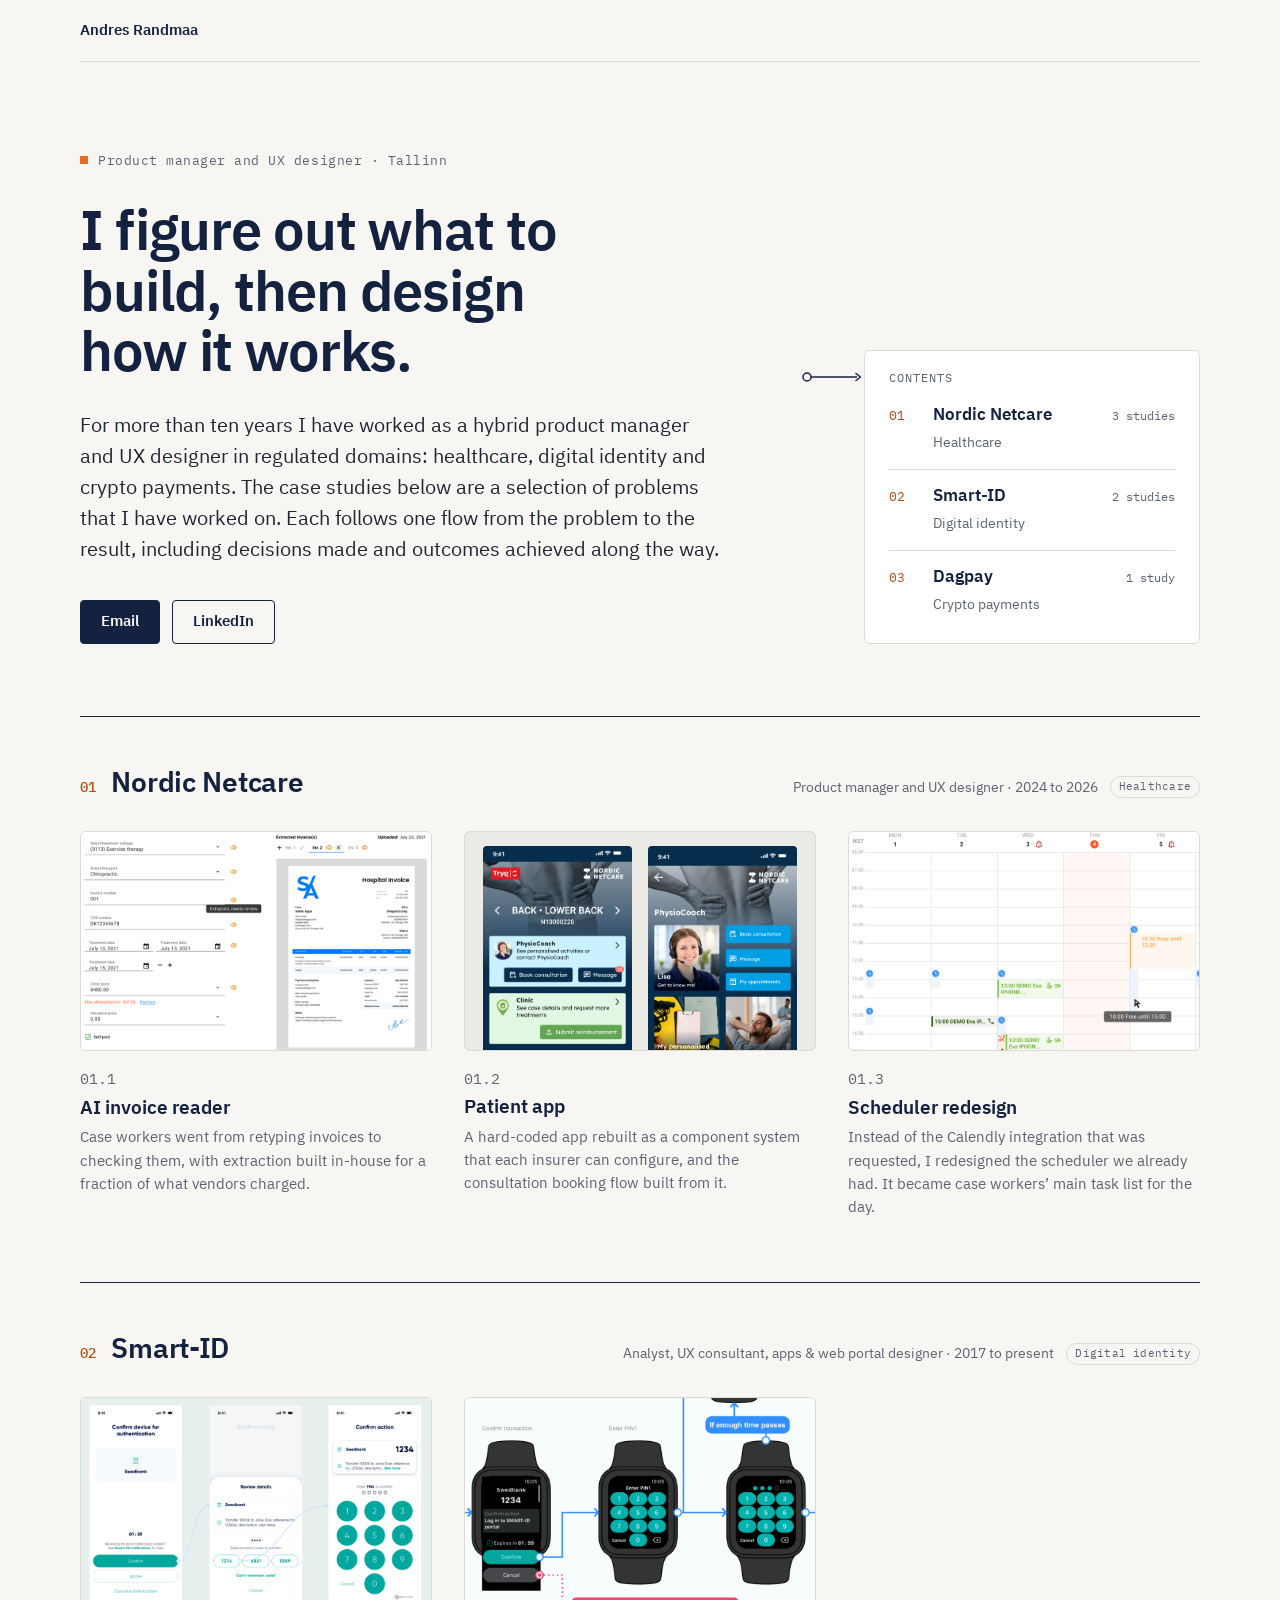
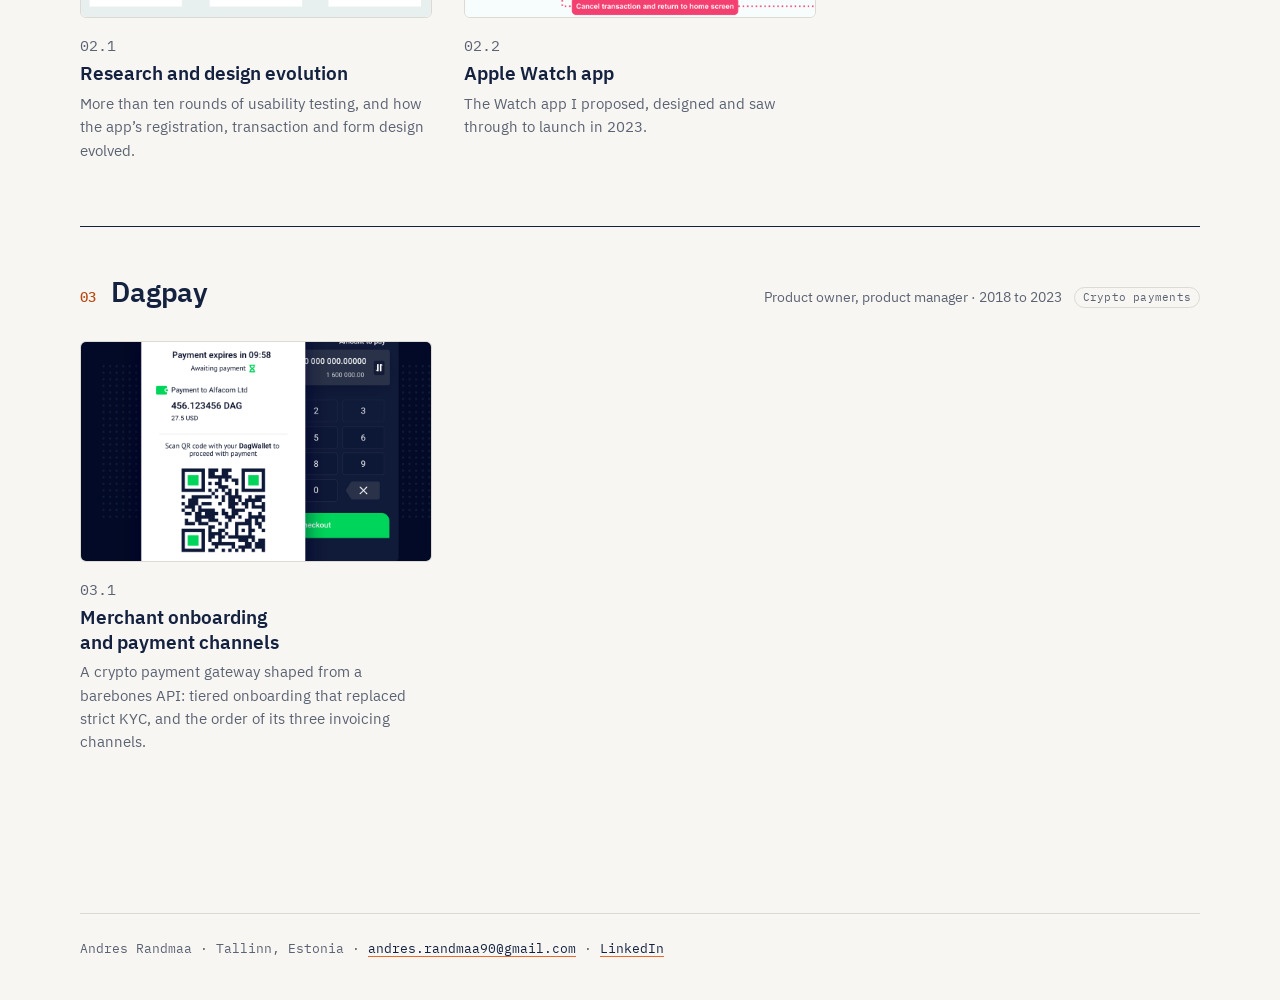
==== index.html @ 3f81c3dc "Publish the portfolio site Generated from the private portfolio repo with scripts/publish.py.  Co-Au" ====
<!doctype html>
<html lang="en">
<head>
  <meta charset="utf-8">
  <meta name="viewport" content="width=device-width, initial-scale=1">
  <meta name="robots" content="noindex, nofollow">
  <title>Andres Randmaa · Product manager and UX designer</title>
  <meta name="description" content="Andres Randmaa is a hybrid product manager and UX designer based in Tallinn, working in healthcare, digital identity and crypto payments.">
  <link rel="icon" href="favicon.svg" type="image/svg+xml">
  <link rel="stylesheet" href="styles.css">
</head>
<body>
  <a class="skip" href="#main">Skip to content</a>
  <div class="wrap">
    <header class="site-header">
      <a class="site-name" href="index.html" aria-current="page">Andres Randmaa</a>
    </header>

    <main id="main">
      <div class="intro intro-home">
        <div class="intro-text">
          <p class="eyebrow">Product manager and UX designer · Tallinn</p>
          <h1>I figure out what to build, then design how it works.</h1>
          <p class="lede">For more than ten years I have worked as a hybrid product manager and UX designer in regulated domains: healthcare, digital identity and crypto payments. The case studies below are a selection of problems that I have worked on. Each follows one flow from the problem to the result, including decisions made and outcomes achieved along the way.</p>
          <p class="intro-links"><a class="button button-primary" href="mailto:andres.randmaa90@gmail.com">Email</a><a class="button" href="https://www.linkedin.com/in/andres-randmaa-b232aaa1">LinkedIn</a></p>
        </div>
        <nav class="contents" aria-labelledby="contents-title">
          <h2 id="contents-title">Contents</h2>
          <ol>
            <li><a href="#nordic-netcare"><span class="num">01</span><span><strong>Nordic Netcare</strong><span class="domain">Healthcare</span></span><span class="count">3 studies</span></a></li>
            <li><a href="#smart-id"><span class="num">02</span><span><strong>Smart-ID</strong><span class="domain">Digital identity</span></span><span class="count">2 studies</span></a></li>
            <li><a href="#dagpay"><span class="num">03</span><span><strong>Dagpay</strong><span class="domain">Crypto payments</span></span><span class="count">1 study</span></a></li>
          </ol>
        </nav>
      </div>

      <ol class="cases">
        <li class="case" id="nordic-netcare">
          <div class="case-head">
            <h2><span class="case-num">01</span>Nordic Netcare</h2>
            <p class="role">Product manager and UX designer · 2024 to 2026 <span class="tag">Healthcare</span></p>
          </div>
          <div>
            <ul class="studies">
              <li>
                <a class="study-thumb" href="nordic-netcare.html" tabindex="-1" aria-hidden="true"><img src="assets/nnc/thumb.png" width="960" height="600" alt="" loading="lazy"></a>
                <p class="study-num">01.1</p>
                <h3><a href="nordic-netcare.html">AI invoice reader</a></h3>
                <p>Case workers went from retyping invoices to checking them, with extraction built in-house for a fraction of what vendors charged.</p>
              </li>
              <li>
                <a class="study-thumb study-thumb-pair" href="nordic-netcare-app.html" tabindex="-1" aria-hidden="true"><img src="assets/nnc-app/home-top.png" width="750" height="2126" alt="" loading="lazy"><img src="assets/nnc-app/physiocoach-top.png" width="750" height="2126" alt="" loading="lazy"></a>
                <p class="study-num">01.2</p>
                <h3><a href="nordic-netcare-app.html">Patient app</a></h3>
                <p>A hard-coded app rebuilt as a component system that each insurer can configure, and the consultation booking flow built from it.</p>
              </li>
              <li>
                <a class="study-thumb" href="nordic-netcare-scheduler.html" tabindex="-1" aria-hidden="true"><img src="assets/nnc/thumb-scheduler.png" width="960" height="600" alt="" loading="lazy"></a>
                <p class="study-num">01.3</p>
                <h3><a href="nordic-netcare-scheduler.html">Scheduler redesign</a></h3>
                <p>Instead of the Calendly integration that was requested, I redesigned the scheduler we already had. It became case workers’ main task list for the day.</p>
              </li>
            </ul>
          </div>
        </li>
        <li class="case" id="smart-id">
          <div class="case-head">
            <h2><span class="case-num">02</span>Smart-ID</h2>
            <p class="role">Analyst, UX consultant, apps &amp; web portal designer · 2017 to present <span class="tag">Digital identity</span></p>
          </div>
          <div>
            <ul class="studies">
              <li>
                <a class="study-thumb" href="smart-id-redesign.html" tabindex="-1" aria-hidden="true"><img src="assets/smart-id/thumb-redesign.png" width="960" height="600" alt="" loading="lazy"></a>
                <p class="study-num">02.1</p>
                <h3><a href="smart-id-redesign.html">Research and design evolution</a></h3>
                <p>More than ten rounds of usability testing, and how the app’s registration, transaction and form design evolved.</p>
              </li>
              <li>
                <a class="study-thumb" href="smart-id.html" tabindex="-1" aria-hidden="true"><img src="assets/smart-id/thumb-watch.png" width="960" height="600" alt="" loading="lazy"></a>
                <p class="study-num">02.2</p>
                <h3><a href="smart-id.html">Apple Watch app</a></h3>
                <p>The Watch app I proposed, designed and saw through to launch in 2023.</p>
              </li>
            </ul>
          </div>
        </li>
        <li class="case" id="dagpay">
          <div class="case-head">
            <h2><span class="case-num">03</span>Dagpay</h2>
            <p class="role">Product owner, product manager · 2018 to 2023 <span class="tag">Crypto payments</span></p>
          </div>
          <div>
            <ul class="studies">
              <li>
                <a class="study-thumb" href="dagpay.html" tabindex="-1" aria-hidden="true"><img src="assets/dagpay/thumb.png" width="960" height="600" alt="" loading="lazy"></a>
                <p class="study-num">03.1</p>
                <h3><a href="dagpay.html">Merchant onboarding and payment channels</a></h3>
                <p>A crypto payment gateway shaped from a barebones API: tiered onboarding that replaced strict KYC, and the order of its three invoicing channels.</p>
              </li>
            </ul>
          </div>
        </li>
      </ol>
    </main>

    <footer class="site-footer">
      <p>Andres Randmaa · Tallinn, Estonia · <a href="mailto:andres.randmaa90@gmail.com">andres.randmaa90@gmail.com</a> · <a href="https://www.linkedin.com/in/andres-randmaa-b232aaa1">LinkedIn</a></p>
    </footer>
  </div>
</body>
</html>
---- styles.css ----
/* Andres Randmaa — portfolio
   Plain CSS, no build step. Spacing sits on a 4px grid.
   Look: a working document. Navy ink, orange marks, IBM Plex Sans with
   Plex Mono for labels, a faint dot grid behind each page's intro. */

@font-face {
  font-family: "IBM Plex Sans";
  font-style: normal;
  font-weight: 400;
  font-display: swap;
  src: url("assets/fonts/ibm-plex-sans-latin-400.woff2") format("woff2");
  unicode-range: U+0000-00FF, U+0131, U+0152-0153, U+02BB-02BC, U+02C6, U+02DA, U+02DC, U+0304, U+0308, U+0329, U+2000-206F, U+20AC, U+2122, U+2191, U+2193, U+2212, U+2215, U+FEFF, U+FFFD;
}

@font-face {
  font-family: "IBM Plex Sans";
  font-style: normal;
  font-weight: 600;
  font-display: swap;
  src: url("assets/fonts/ibm-plex-sans-latin-600.woff2") format("woff2");
  unicode-range: U+0000-00FF, U+0131, U+0152-0153, U+02BB-02BC, U+02C6, U+02DA, U+02DC, U+0304, U+0308, U+0329, U+2000-206F, U+20AC, U+2122, U+2191, U+2193, U+2212, U+2215, U+FEFF, U+FFFD;
}

@font-face {
  font-family: "IBM Plex Mono";
  font-style: normal;
  font-weight: 400;
  font-display: swap;
  src: url("assets/fonts/ibm-plex-mono-latin-400.woff2") format("woff2");
  unicode-range: U+0000-00FF, U+0131, U+0152-0153, U+02BB-02BC, U+02C6, U+02DA, U+02DC, U+0304, U+0308, U+0329, U+2000-206F, U+20AC, U+2122, U+2191, U+2193, U+2212, U+2215, U+FEFF, U+FFFD;
}

@font-face {
  font-family: "IBM Plex Mono";
  font-style: normal;
  font-weight: 500;
  font-display: swap;
  src: url("assets/fonts/ibm-plex-mono-latin-500.woff2") format("woff2");
  unicode-range: U+0000-00FF, U+0131, U+0152-0153, U+02BB-02BC, U+02C6, U+02DA, U+02DC, U+0304, U+0308, U+0329, U+2000-206F, U+20AC, U+2122, U+2191, U+2193, U+2212, U+2215, U+FEFF, U+FFFD;
}

:root {
  --bg: #f7f6f2;
  --surface: #ffffff;
  --tint: #eceae4;
  --ink: #142240;
  --text: #1e2633;
  --muted: #5b6272;
  --line: #dcdad3;
  --grid: rgb(20 34 64 / 0.1);
  --accent: #e8692a;       /* marks only: squares and icons, never text */
  --accent-text: #b54a12;  /* orange for small text, and fills behind text */
  --on-accent: #ffffff;

  --font: "IBM Plex Sans", -apple-system, BlinkMacSystemFont, "Segoe UI", "Helvetica Neue", sans-serif;
  --mono: "IBM Plex Mono", ui-monospace, "SF Mono", Menlo, Consolas, monospace;

  --measure: 42rem;
  --wide: 70rem;
  --gutter: 2rem;
  --radius: 6px;

  /* Journey-map connector: hollow node, line, arrowhead. Used as a mask so
     it takes the theme's ink colour. */
  --connector: url("data:image/svg+xml,%3Csvg xmlns='http://www.w3.org/2000/svg' viewBox='0 0 64 12' fill='none' stroke='black' stroke-width='1.5'%3E%3Ccircle cx='6' cy='6' r='4'/%3E%3Cpath d='M10 6h46'/%3E%3Cpath d='M55 2.5l4.5 3.5-4.5 3.5' stroke-linejoin='round' stroke-linecap='round'/%3E%3C/svg%3E");
}

@media (prefers-color-scheme: dark) {
  :root {
    --bg: #0e1626;
    --surface: #152036;
    --tint: #1a2740;
    --ink: #e8ecf4;
    --text: #d3d9e4;
    --muted: #9aa3b5;
    --line: #28344c;
    --grid: rgb(232 236 244 / 0.07);
    --accent: #f0803f;
    --accent-text: #f59a63;
    --on-accent: #0e1626;
  }
}

*,
*::before,
*::after {
  box-sizing: border-box;
}

html {
  -webkit-text-size-adjust: 100%;
  text-size-adjust: 100%;
  scroll-padding-top: 5rem;
}

::selection {
  background: var(--accent-text);
  color: var(--on-accent);
}

body {
  margin: 0;
  background: var(--bg);
  color: var(--text);
  font-family: var(--font);
  font-size: 1.0625rem;
  line-height: 1.65;
  text-rendering: optimizeLegibility;
  -webkit-font-smoothing: antialiased;
}

strong,
b {
  font-weight: 600;
}

a {
  color: var(--ink);
  text-decoration-thickness: 1px;
  text-decoration-color: var(--accent);
  text-underline-offset: 0.2em;
}

a:hover {
  text-decoration-thickness: 2px;
}

:focus-visible {
  outline: 2px solid var(--accent);
  outline-offset: 3px;
  border-radius: 2px;
}

.skip {
  position: absolute;
  left: -999rem;
}

.skip:focus {
  left: var(--gutter);
  top: 0.75rem;
  z-index: 20;
  background: var(--surface);
  padding: 0.5rem 0.75rem;
}

/* Layout */

.wrap {
  max-width: calc(var(--wide) + 2 * var(--gutter));
  margin: 0 auto;
  padding: 0 var(--gutter);
}

.prose {
  max-width: var(--measure);
}

/* Stays in reach while reading a long case study. */
.site-header {
  position: sticky;
  top: 0;
  z-index: 10;
  display: flex;
  flex-wrap: wrap;
  justify-content: space-between;
  align-items: center;
  gap: 0.5rem 2rem;
  padding: 1.125rem 0;
  border-bottom: 1px solid var(--line);
  background: color-mix(in srgb, var(--bg) 92%, transparent);
  -webkit-backdrop-filter: saturate(1.4) blur(12px);
  backdrop-filter: saturate(1.4) blur(12px);
}

.site-header a {
  color: var(--ink);
  text-decoration: none;
}

.site-header a:hover {
  text-decoration: underline;
  text-decoration-color: var(--accent);
}

.site-name {
  font-size: 0.9375rem;
  font-weight: 600;
}

.site-name,
.site-nav li {
  white-space: nowrap;
}

.site-nav {
  display: flex;
  flex-wrap: wrap;
  gap: 0.25rem 1.5rem;
  margin: 0;
  padding: 0;
  list-style: none;
  font-family: var(--mono);
  font-size: 0.8125rem;
}

.site-nav [aria-current="page"] {
  text-decoration: underline;
  text-underline-offset: 0.3em;
}

main {
  padding: 0 0 6rem;
}

.site-footer {
  display: flex;
  flex-wrap: wrap;
  justify-content: space-between;
  gap: 0.5rem 1.5rem;
  border-top: 1px solid var(--line);
  padding: 1.5rem 0 2.5rem;
  color: var(--muted);
  font-family: var(--mono);
  font-size: 0.8125rem;
}

.site-footer p {
  margin: 0;
}

/* Type */

h1,
h2,
h3,
h4 {
  color: var(--ink);
  line-height: 1.2;
  margin: 0;
  text-wrap: balance;
}

h1 {
  font-size: clamp(2.25rem, 1.5rem + 2.8vw, 3.5rem);
  font-weight: 600;
  line-height: 1.08;
  letter-spacing: -0.02em;
  max-width: 17ch;
}

h2 {
  font-size: 1.5rem;
  font-weight: 600;
  letter-spacing: -0.01em;
  margin-top: 5rem;
}

h3 {
  font-size: 1.125rem;
  font-weight: 600;
  margin-top: 2.5rem;
}

p,
ul,
ol {
  margin: 1rem 0 0;
}

.screens + .prose,
.map + .prose {
  margin-top: 2rem;
}

.prose li + li {
  margin-top: 0.5rem;
}

/* Mono label with an orange square, above each page title. */
.eyebrow {
  display: flex;
  align-items: center;
  gap: 0.625rem;
  margin: 0 0 1.75rem;
  color: var(--muted);
  font-family: var(--mono);
  font-size: 0.8125rem;
  letter-spacing: 0.04em;
}

.eyebrow::before {
  content: "";
  flex: none;
  width: 8px;
  height: 8px;
  background: var(--accent);
}

.lede {
  margin-top: 1.75rem;
  font-size: clamp(1.125rem, 1.05rem + 0.35vw, 1.25rem);
  line-height: 1.55;
  max-width: 40rem;
}

.step {
  display: block;
  margin-bottom: 0.5rem;
  color: var(--accent-text);
  font-family: var(--mono);
  font-size: 0.8125rem;
  font-weight: 500;
  letter-spacing: 0;
}

.source {
  color: var(--muted);
  font-size: 0.875rem;
}

/* Small mono label in a box: Before, After, a domain. */
.tag {
  display: inline-block;
  padding: 0.0625rem 0.5rem;
  border: 1px solid currentColor;
  border-radius: 3px;
  font-family: var(--mono);
  font-size: 0.6875rem;
  font-weight: 500;
  letter-spacing: 0.08em;
  line-height: 1.6;
  text-transform: uppercase;
  white-space: nowrap;
}

/* Intro at the top of every page. Its mark comes from Andres's journey
   maps: a connector that starts at a hollow node and ends in an arrow,
   leading from the intro text to the card beside it. */

.intro {
  padding: 5.5rem 0 4.5rem;
}

.contents,
.intro-case .facts {
  position: relative;
}

.contents::before,
.intro-case .facts::before {
  content: "";
  position: absolute;
  top: 1.25rem;
  left: -4rem;
  width: 4rem;
  height: 0.75rem;
  background: var(--ink);
  -webkit-mask: var(--connector) left center / 100% 100% no-repeat;
  mask: var(--connector) left center / 100% 100% no-repeat;
}

@media (max-width: 60rem) {
  .contents::before,
  .intro-case .facts::before {
    display: none;
  }
}

/* Home: text on the left, a contents card on the right. */
.intro-home {
  display: flex;
  flex-wrap: wrap;
  align-items: flex-end;
  gap: 3rem 4rem;
}

.intro-text {
  flex: 1 1 34rem;
  min-width: 0;
}

.intro-links {
  display: flex;
  flex-wrap: wrap;
  gap: 0.75rem;
  margin-top: 2.25rem;
}

.button {
  display: inline-flex;
  align-items: center;
  min-height: 2.75rem;
  padding: 0 1.25rem;
  border: 1px solid var(--ink);
  border-radius: 4px;
  color: var(--ink);
  font-size: 0.9375rem;
  font-weight: 600;
  text-decoration: none;
}

.button:hover {
  background: var(--surface);
}

.button-primary {
  background: var(--ink);
  color: var(--bg);
}

.button-primary:hover {
  background: var(--ink);
  box-shadow: 0 0 0 3px var(--grid);
}

.contents {
  flex: 0 1 21rem;
  min-width: 0;
  padding: 0.5rem 1.5rem 0.75rem;
  background: var(--surface);
  border: 1px solid var(--line);
  border-radius: var(--radius);
}

.contents h2 {
  margin: 0.75rem 0 0.25rem;
  color: var(--muted);
  font-family: var(--mono);
  font-size: 0.75rem;
  font-weight: 400;
  letter-spacing: 0.08em;
  text-transform: uppercase;
}

.contents ol {
  margin: 0;
  padding: 0;
  list-style: none;
}

.contents li + li {
  border-top: 1px solid var(--line);
}

.contents a {
  display: grid;
  grid-template-columns: 2rem 1fr auto;
  gap: 0.75rem;
  align-items: baseline;
  padding: 0.875rem 0;
  text-decoration: none;
}

.contents a:hover strong {
  text-decoration: underline;
  text-decoration-color: var(--accent);
  text-underline-offset: 0.2em;
}

.contents .num {
  color: var(--accent-text);
  font-family: var(--mono);
  font-size: 0.8125rem;
}

.contents strong {
  display: block;
  color: var(--ink);
  line-height: 1.4;
}

.contents .domain {
  color: var(--muted);
  font-size: 0.875rem;
}

.contents .count {
  color: var(--muted);
  font-family: var(--mono);
  font-size: 0.75rem;
}

/* Case study intro: title and intro on the left, the problem, decision and
   result card beside them, so the outcome is visible on arrival. Background
   facts follow underneath as a muted, unboxed row. */

.intro-case {
  display: flex;
  flex-wrap: wrap;
  align-items: flex-start;
  gap: 2.5rem 4rem;
  padding-bottom: 3.5rem;
}

.intro-case .intro-text {
  flex: 1 1 34rem;
  min-width: 0;
}

.facts {
  flex: 0 1 22rem;
  min-width: 0;
  margin: 2.75rem 0 0;  /* lines the card up with the headline, below the eyebrow */
  background: var(--surface);
  border: 1px solid var(--line);
  border-radius: var(--radius);
}

.facts > div {
  padding: 1.125rem 1.5rem 1.25rem;
}

.facts > div + div {
  border-top: 1px solid var(--line);
}

.facts dt,
.facts-meta dt {
  display: flex;
  align-items: center;
  gap: 0.5rem;
  color: var(--muted);
  font-family: var(--mono);
  font-size: 0.75rem;
  letter-spacing: 0.08em;
  text-transform: uppercase;
}

.facts dd {
  margin: 0.375rem 0 0;
  color: var(--ink);
  font-size: 0.9375rem;
  line-height: 1.5;
}

.facts .is-result dt {
  color: var(--accent-text);
}

.facts .is-result dt::before {
  content: "";
  width: 8px;
  height: 8px;
  background: var(--accent);
}

.facts-meta {
  display: grid;
  grid-template-columns: repeat(auto-fit, minmax(15rem, 1fr));
  gap: 1.25rem 3rem;
  margin: 0;
  padding-top: 1.5rem;
  border-top: 1px solid var(--line);
}

.facts-meta dd {
  margin: 0.375rem 0 0;
  max-width: 28rem;
  color: var(--muted);
  font-size: 0.875rem;
  line-height: 1.5;
}

@media (max-width: 60rem) {
  .facts {
    flex-basis: 100%;
    margin-top: 0;
  }
}

/* Case study sections: number and title in a left column that stays in
   view, content on the right. */

main > section {
  display: grid;
  grid-template-columns: 12rem minmax(0, 1fr);
  column-gap: 3rem;
  align-items: start;
  padding-top: 6rem;
}

main > section > * {
  grid-column: 2;
  min-width: 0;
}

main > section > h2 {
  grid-column: 1;
  grid-row: 1 / span 60;
  position: sticky;
  top: 5.5rem;
  margin: 0;
  padding-left: 1.75rem;
  font-size: 1.375rem;
}

/* The journey rail: a line down the left column joining the sections, with
   a hollow node at each section number. The titles stick while you read, so
   each node travels down the rail with its section; the last one is filled. */
main > section {
  background: linear-gradient(var(--line), var(--line)) 6px 0 / 1.5px 100% no-repeat;
}

main > section:first-of-type {
  background-position: 6px 6.5rem;
}

main > section:last-of-type {
  background-size: 1.5px 6.5rem;
}

main > section:first-of-type:last-of-type {
  background: none;
}

main > section > h2 .step {
  position: relative;
}

main > section > h2 .step::before {
  content: "";
  position: absolute;
  left: -1.75rem;
  top: 50%;
  width: 0.8125rem;
  height: 0.8125rem;
  margin-top: -0.40625rem;
  border: 1.5px solid var(--ink);
  border-radius: 50%;
  background: var(--bg);
}

main > section:last-of-type > h2 .step::before {
  border-color: var(--accent-text);
  background: var(--accent-text);
}

main > section > h2 + *,
main > section > h2 + * > :first-child {
  margin-top: 0;
}

@media (max-width: 56rem) {
  main > section {
    display: block;
    padding-top: 4.5rem;
  }

  main > section,
  main > section:first-of-type,
  main > section:last-of-type {
    background: none;
  }

  main > section > h2 {
    position: static;
    margin-bottom: 1.25rem;
    padding-left: 0;
    font-size: 1.5rem;
  }

  main > section > h2 .step::before {
    display: none;
  }
}

/* Built / cut */

.split {
  display: grid;
  grid-template-columns: repeat(auto-fit, minmax(16rem, 1fr));
  gap: 1.5rem;
  margin-top: 1.5rem;
}

.panel {
  padding: 1.5rem;
  background: var(--surface);
  border: 1px solid var(--line);
  border-radius: var(--radius);
}

.panel h3 {
  display: flex;
  align-items: center;
  gap: 0.625rem;
  margin-top: 0;
  font-size: 1rem;
}

.panel ul {
  padding: 0;
  list-style: none;
  font-size: 0.9375rem;
}

.panel li {
  position: relative;
  padding-left: 1.75rem;
}

.panel li + li {
  margin-top: 0.625rem;
}

/* Built first, cut second. Built is a solid navy-tinted panel with navy
   checks; cut sits back, unfilled with a dashed edge, its crosses in orange.
   Icons are masks so they take the theme's colours. */
.panel h3::before,
.panel li::before {
  content: "";
  flex: none;
  background: currentColor;
  -webkit-mask: var(--icon) center / contain no-repeat;
  mask: var(--icon) center / contain no-repeat;
}

.panel h3::before {
  width: 1.25rem;
  height: 1.25rem;
}

.panel li::before {
  position: absolute;
  left: 0;
  top: 0.3em;
  width: 1rem;
  height: 1rem;
}

.split > .panel:nth-child(1) {
  --icon: url("data:image/svg+xml,%3Csvg xmlns='http://www.w3.org/2000/svg' viewBox='0 0 16 16' fill='none' stroke='black' stroke-width='2' stroke-linecap='round' stroke-linejoin='round'%3E%3Cpath d='M3 8.5l3.2 3L13 4.5'/%3E%3C/svg%3E");
  background: color-mix(in srgb, var(--ink) 5%, var(--surface));
  border-color: color-mix(in srgb, var(--ink) 22%, var(--line));
}

.split > .panel:nth-child(1) h3::before,
.split > .panel:nth-child(1) li::before {
  color: var(--ink);
}

.split > .panel:nth-child(2) {
  --icon: url("data:image/svg+xml,%3Csvg xmlns='http://www.w3.org/2000/svg' viewBox='0 0 16 16' fill='none' stroke='black' stroke-width='2' stroke-linecap='round'%3E%3Cpath d='M4.5 4.5l7 7M11.5 4.5l-7 7'/%3E%3C/svg%3E");
  background: transparent;
  border-style: dashed;
}

.split > .panel:nth-child(2) h3::before,
.split > .panel:nth-child(2) li::before {
  color: var(--accent-text);
}

.split > .panel:nth-child(2) li {
  color: var(--muted);
}

/* Flow */

.flow {
  display: grid;
  grid-template-columns: repeat(auto-fit, minmax(11rem, 1fr));
  gap: 2rem 1.5rem;
  margin: 2.5rem 0 0;
  padding: 0;
  list-style: none;
  counter-reset: flow;
}

.flow + .prose,
.flow + figure {
  margin-top: 2.5rem;
}

.flow li {
  counter-increment: flow;
  padding-top: 0.75rem;
  border-top: 1px solid var(--ink);
  font-size: 0.9375rem;
  line-height: 1.5;
}

.flow li strong {
  display: block;
  color: var(--ink);
}

.flow li strong::before {
  content: counter(flow, decimal-leading-zero) " ";
  color: var(--accent-text);
  font-family: var(--mono);
  font-size: 0.8125rem;
  font-weight: 500;
}

/* Figures */

figure {
  margin: 2.5rem 0 0;
}

figcaption {
  margin-top: 0.875rem;
  color: var(--muted);
  font-size: 0.875rem;
  line-height: 1.5;
  max-width: var(--measure);
}

/* Before / After labels are filled pills, like the condition labels on
   Andres's journey maps: navy for before, orange for after. One rule
   everywhere: the pill sits above its image; captions only describe. */
.label {
  display: inline-block;
  padding: 0.125rem 0.625rem;
  border: 0;
  border-radius: 999px;
  background: var(--ink);
  color: var(--bg);
  font-family: var(--mono);
  font-size: 0.6875rem;
  font-weight: 500;
  letter-spacing: 0.08em;
  line-height: 1.6;
  text-transform: uppercase;
}

.label {
  margin: 0 0 0.75rem;
}

.label-after {
  background: var(--accent-text);
  color: var(--on-accent);
}

img {
  display: block;
  max-width: 100%;
  height: auto;
}

/* Diagrams exported on a light canvas keep that canvas in dark mode. */
.map > a {
  display: block;
  padding: 0.5rem;
  background: #fff;
  border: 1px solid var(--line);
  border-radius: var(--radius);
}

/* Desktop screenshots */
.shot {
  width: 100%;
  border: 1px solid var(--line);
  border-radius: var(--radius);
  background: var(--surface);
}

/* Numbered markers placed over a screenshot, matched by a numbered list. */
.annotated {
  position: relative;
}

.marker {
  position: absolute;
  transform: translate(-50%, -50%);
  display: grid;
  place-items: center;
  width: 1.625rem;
  height: 1.625rem;
  border-radius: 50%;
  background: var(--accent-text);
  color: var(--on-accent);
  box-shadow: 0 0 0 3px var(--surface);
  font-family: var(--mono);
  font-size: 0.8125rem;
  font-weight: 500;
  line-height: 1;
}

.details {
  display: grid;
  grid-template-columns: repeat(auto-fit, minmax(15rem, 1fr));
  gap: 1.5rem 2rem;
  margin-top: 1.5rem;
  padding: 1.5rem 0 0;
  border-top: 1px solid var(--line);
  list-style: none;
  counter-reset: detail;
}

.prose .details li + li {
  margin-top: 0;
}

.details li {
  counter-increment: detail;
  position: relative;
  padding-left: 2.375rem;
  font-size: 0.9375rem;
  line-height: 1.55;
}

.details li::before {
  content: counter(detail);
  position: absolute;
  left: 0;
  top: 0;
  display: grid;
  place-items: center;
  width: 1.625rem;
  height: 1.625rem;
  border-radius: 50%;
  background: var(--accent-text);
  color: var(--on-accent);
  font-family: var(--mono);
  font-size: 0.8125rem;
  font-weight: 500;
  line-height: 1;
}

.details strong {
  display: block;
  color: var(--ink);
}

/* Before / after pair of desktop screenshots */
.pair {
  display: grid;
  grid-template-columns: repeat(auto-fit, minmax(16rem, 1fr));
  gap: 1.5rem 2rem;
  align-items: start;
}

.pair h3 {
  margin: 0 0 1rem;
  color: var(--muted);
  font-family: var(--mono);
  font-size: 0.75rem;
  font-weight: 400;
  letter-spacing: 0.08em;
  text-transform: uppercase;
}

.pair .shot + .shot {
  margin-top: 1rem;
}

.pair figcaption {
  grid-column: 1 / -1;
  margin-top: 0;
}

.pair + .prose,
figure + .prose {
  margin-top: 2.5rem;
}

/* Row of phone screens */
.phones {
  display: grid;
  grid-template-columns: repeat(4, minmax(0, 1fr));
  gap: 1rem;
}

/* Two phones, top-aligned, each under its own label when they compare. */
.phones-two {
  grid-template-columns: repeat(2, minmax(0, 17rem));
  gap: 1rem 2rem;
  align-items: start;
}

@media (max-width: 34rem) {
  .phones-two {
    grid-template-columns: repeat(2, minmax(0, 1fr));
    gap: 1rem;
  }
}

.phones.hero-phones {
  margin-top: 3rem;
  grid-template-columns: repeat(3, minmax(0, 15rem));
}

.phones img {
  width: 100%;
  border-radius: 12px;
}

.phones figcaption {
  grid-column: 1 / -1;
  margin-top: 0;
}

@media (max-width: 34rem) {
  .phones {
    grid-template-columns: repeat(2, minmax(0, 1fr));
  }
}

/* Before / after screens */

/* Before and after side by side: always two columns, never an empty third. */
.screens {
  display: grid;
  grid-template-columns: repeat(2, minmax(0, 1fr));
  gap: 2rem 3rem;
}

@media (max-width: 40rem) {
  .screens {
    grid-template-columns: 1fr;
  }
}

.screens-row {
  display: flex;
  gap: 1rem;
  align-items: flex-start;
}

.screens-row > img,
.screens-row > a {
  flex: 0 1 calc(50% - 0.5rem);
  min-width: 0;
}

/* Screens that open at full size when selected. */
.screens-row > a {
  display: block;
  cursor: zoom-in;
}

.screens-row > a img {
  width: 100%;
  transition: border-color 0.15s ease;
}

.screens-row > a:hover img {
  border-color: var(--ink);
}

.screens img {
  border: 1px solid var(--line);
  border-radius: 12px;
}

/* Before above after, for rows of three screens. */
.screens-stacked {
  grid-template-columns: 1fr;
}

.screens-stacked .screens-row > * {
  flex: 0 1 16rem;
}

/* Four screens per row are too small on a phone: wrap to two */
@media (max-width: 40rem) {
  .screens-stacked .screens-row {
    flex-wrap: wrap;
  }

  .screens-stacked .screens-row > * {
    flex: 0 0 calc(50% - 0.5rem);
  }
}

.screens + .screens {
  margin-top: 3rem;
}

.screens figcaption {
  grid-column: 1 / -1;
  margin-top: 0;
}

/* Home */

.cases {
  margin: 0;
  padding: 0;
  list-style: none;
}

.case {
  padding: 3rem 0 4rem;
  border-top: 1px solid var(--ink);
}

.case-head {
  display: flex;
  flex-wrap: wrap;
  justify-content: space-between;
  align-items: baseline;
  gap: 0.5rem 1.5rem;
  margin-bottom: 2rem;
}

.case h2 {
  display: flex;
  align-items: baseline;
  gap: 1rem;
  margin: 0;
  font-size: 1.75rem;
}

.case-num {
  color: var(--accent-text);
  font-family: var(--mono);
  font-size: 0.875rem;
  font-weight: 500;
}

.case .role {
  display: flex;
  flex-wrap: wrap;
  align-items: center;
  gap: 0.5rem 0.75rem;
  margin: 0;
  color: var(--muted);
  font-size: 0.875rem;
}

.case .role .tag {
  border-color: var(--line);
  border-radius: 999px;
  letter-spacing: 0.02em;
  text-transform: none;
  font-weight: 400;
}

/* Studies within a case: equal weight, side by side when there is room. */
.studies {
  display: grid;
  grid-template-columns: repeat(auto-fill, minmax(17rem, 1fr));
  gap: 2.5rem 2rem;
  margin: 0;
  padding: 0;
  list-style: none;
}

.study-thumb {
  display: block;
  margin-bottom: 1rem;
  border: 1px solid var(--line);
  border-radius: var(--radius);
  overflow: hidden;
  background: var(--surface);
  transition: border-color 0.15s ease;
}

.studies li:hover .study-thumb {
  border-color: var(--ink);
}

.study-thumb img {
  display: block;
  width: 100%;
  height: auto;
  aspect-ratio: 16 / 10;
  object-fit: cover;
  object-position: top;
}

/* Two phone screens side by side, cropped to their top. */
.study-thumb-pair {
  display: flex;
  gap: 1rem;
  aspect-ratio: 16 / 10;
  padding: 0.875rem 1.125rem 0;
  background: var(--tint);
}

.study-thumb-pair img {
  flex: 1 1 0;
  width: 0;
  height: 100%;
  aspect-ratio: auto;
  border-radius: 4px 4px 0 0;
}

.study-num {
  margin: 0 0 0.25rem;
  color: var(--accent-text);
  font-family: var(--mono);
  font-size: 0.75rem;
}

.studies h3 {
  margin: 0;
  font-size: 1.1875rem;
  line-height: 1.3;
}

.studies h3 a {
  color: var(--ink);
  text-decoration: none;
}

.studies li:hover h3 a,
.studies h3 a:focus-visible {
  text-decoration: underline;
  text-decoration-color: var(--accent);
  text-underline-offset: 0.2em;
}

.case .studies p {
  margin-top: 0.375rem;
  color: var(--muted);
  font-size: 0.9375rem;
  line-height: 1.55;
}

/* Previous / next as cards */

.next {
  display: grid;
  grid-template-columns: repeat(2, minmax(0, 1fr));
  gap: 1rem;
  margin-top: 6rem;
}

.next a {
  display: block;
  padding: 1.25rem 1.5rem;
  background: var(--surface);
  border: 1px solid var(--line);
  border-radius: var(--radius);
  color: var(--ink);
  text-decoration: none;
  font-weight: 600;
  line-height: 1.4;
  transition: border-color 0.15s ease;
}

.next a:hover {
  border-color: var(--ink);
}

.next span {
  display: block;
  margin-bottom: 0.25rem;
  color: var(--muted);
  font-family: var(--mono);
  font-size: 0.75rem;
  font-weight: 400;
  letter-spacing: 0.08em;
  text-transform: uppercase;
}

.next .next-forward {
  grid-column: 2;
  text-align: right;
  border-color: var(--ink);
}

.next .next-forward span {
  color: var(--accent-text);
}

.next-home {
  margin-top: 1.5rem;
  font-family: var(--mono);
  font-size: 0.8125rem;
}

@media (max-width: 34rem) {
  :root {
    --gutter: 1rem;
  }

  .intro {
    padding: 3.5rem 0 3rem;
  }

  .next {
    grid-template-columns: 1fr;
  }

  .next .next-forward {
    grid-column: auto;
    text-align: left;
  }
}

@media (prefers-reduced-motion: reduce) {
  .study-thumb,
  .next a {
    transition: none;
  }
}

@media print {
  :root {
    --bg: #fff;
    --surface: #fff;
    --tint: #f3f3f3;
    --ink: #000;
    --text: #000;
    --muted: #444;
    --line: #ccc;
    --grid: transparent;
  }

  body {
    font-size: 10.5pt;
  }

  .site-nav,
  .skip,
  .next,
  .next-home,
  .intro-links {
    display: none;
  }

  .site-header {
    position: static;
  }

  main > section > h2 {
    position: static;
  }

  main {
    padding: 0;
  }

  .intro {
    padding: 1.5rem 0;
  }

  h2,
  h3 {
    break-after: avoid;
  }

  figure,
  .panel,
  .flow li,
  .facts,
  .facts-meta {
    break-inside: avoid;
  }
}
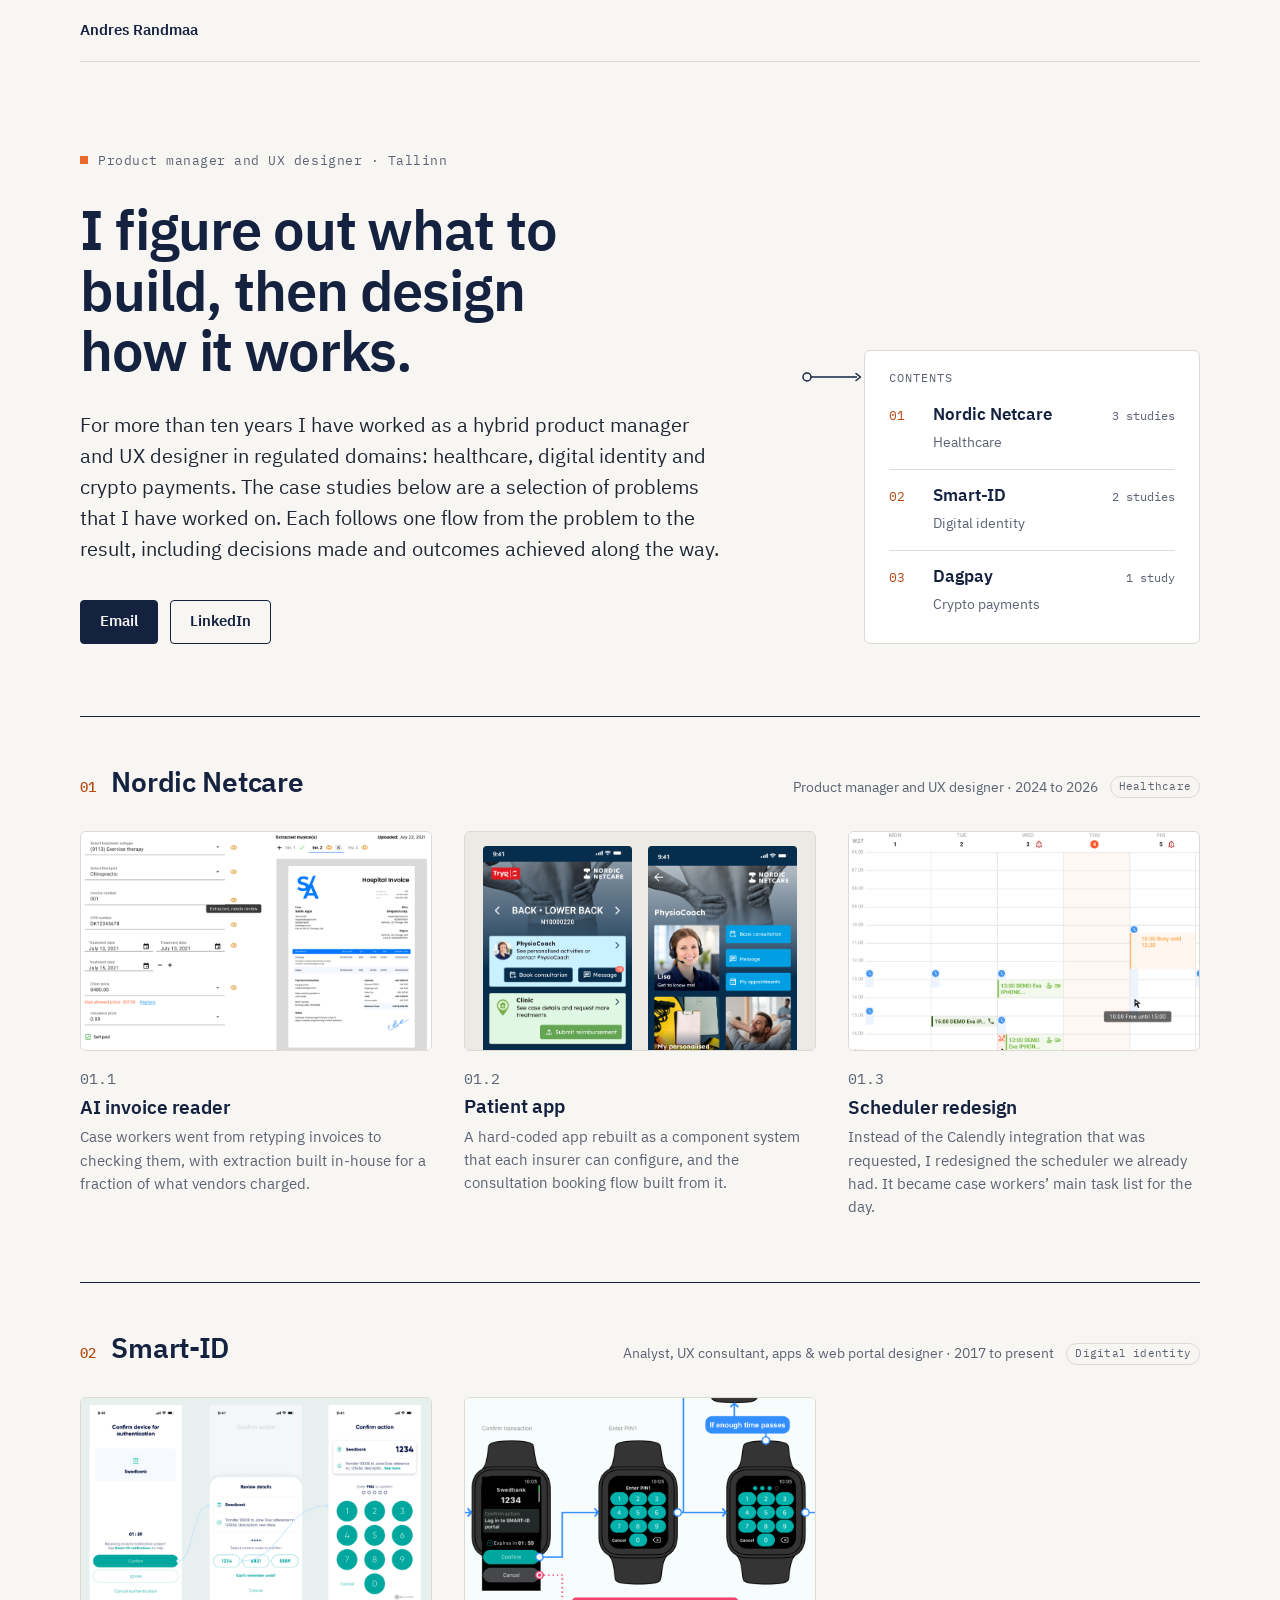
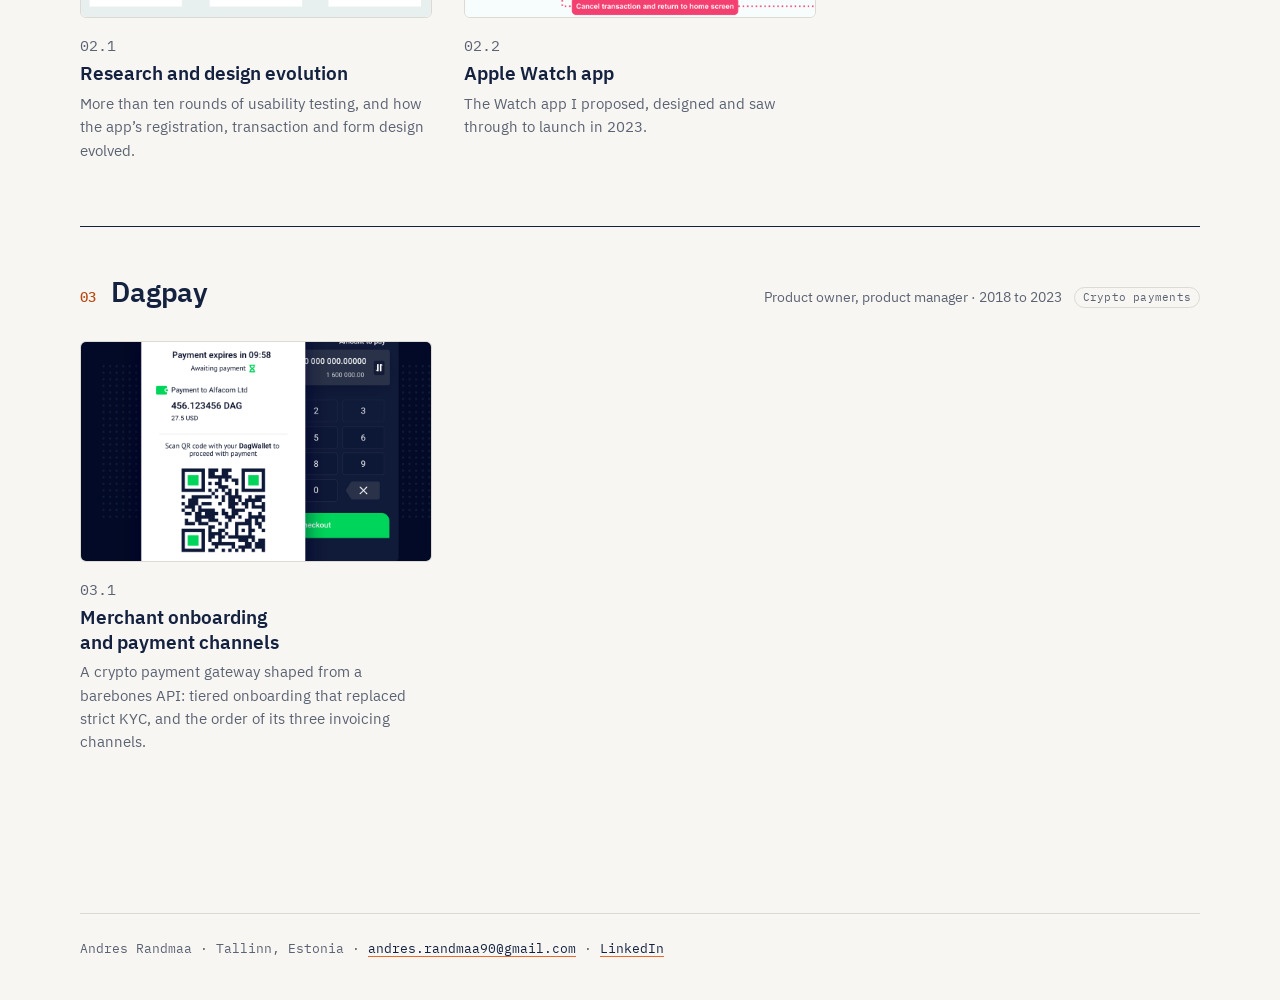
==== commit 1a3b26b4: "Publish: link cursors, enlarge view, scroll reveal, smooth scrolling Also: home links point to ./ in" ====
--- a/index.html
+++ b/index.html
@@ -8,12 +8,13 @@
   <meta name="description" content="Andres Randmaa is a hybrid product manager and UX designer based in Tallinn, working in healthcare, digital identity and crypto payments.">
   <link rel="icon" href="favicon.svg" type="image/svg+xml">
   <link rel="stylesheet" href="styles.css">
+  <script src="site.js" defer></script>
 </head>
 <body>
   <a class="skip" href="#main">Skip to content</a>
   <div class="wrap">
     <header class="site-header">
-      <a class="site-name" href="index.html" aria-current="page">Andres Randmaa</a>
+      <a class="site-name" href="./" aria-current="page">Andres Randmaa</a>
     </header>
 
     <main id="main">
--- a/styles.css
+++ b/styles.css
@@ -63,6 +63,14 @@
   /* Journey-map connector: hollow node, line, arrowhead. Used as a mask so
      it takes the theme's ink colour. */
   --connector: url("data:image/svg+xml,%3Csvg xmlns='http://www.w3.org/2000/svg' viewBox='0 0 64 12' fill='none' stroke='black' stroke-width='1.5'%3E%3Ccircle cx='6' cy='6' r='4'/%3E%3Cpath d='M10 6h46'/%3E%3Cpath d='M55 2.5l4.5 3.5-4.5 3.5' stroke-linejoin='round' stroke-linecap='round'/%3E%3C/svg%3E");
+
+  /* Link cursors: the connector inside a filled circle, pointing forward or
+     back. Hotspot in the centre; falls back to the hand pointer. site.js
+     replaces them with an animated version (.link-cursor). */
+  --cursor-forward: url("data:image/svg+xml,%3Csvg xmlns='http://www.w3.org/2000/svg' width='40' height='40' viewBox='0 0 48 48' fill='none'%3E%3Ccircle cx='24' cy='24' r='22' fill='%23142240' fill-opacity='0.8'/%3E%3Cg stroke='%23ffffff' stroke-width='2.25' stroke-linecap='round' stroke-linejoin='round'%3E%3Ccircle cx='13' cy='24' r='3.5'/%3E%3Cpath d='M16.5 24H34'/%3E%3Cpath d='M30 19.5l4.5 4.5-4.5 4.5'/%3E%3C/g%3E%3C/svg%3E") 20 20, pointer;
+  --cursor-back: url("data:image/svg+xml,%3Csvg xmlns='http://www.w3.org/2000/svg' width='40' height='40' viewBox='0 0 48 48' fill='none'%3E%3Ccircle cx='24' cy='24' r='22' fill='%23142240' fill-opacity='0.8'/%3E%3Cg stroke='%23ffffff' stroke-width='2.25' stroke-linecap='round' stroke-linejoin='round' transform='matrix%28-1 0 0 1 48 0%29'%3E%3Ccircle cx='13' cy='24' r='3.5'/%3E%3Cpath d='M16.5 24H34'/%3E%3Cpath d='M30 19.5l4.5 4.5-4.5 4.5'/%3E%3C/g%3E%3C/svg%3E") 20 20, pointer;
+  /* The same connector on its own, masked onto the animated cursor. */
+  --cursor-arrow: url("data:image/svg+xml,%3Csvg xmlns='http://www.w3.org/2000/svg' viewBox='0 0 48 48' fill='none' stroke='black' stroke-width='2.25' stroke-linecap='round' stroke-linejoin='round'%3E%3Ccircle cx='13' cy='24' r='3.5'/%3E%3Cpath d='M16.5 24H34'/%3E%3Cpath d='M30 19.5l4.5 4.5-4.5 4.5'/%3E%3C/svg%3E");
 }
 
 @media (prefers-color-scheme: dark) {
@@ -78,6 +86,8 @@
     --accent: #f0803f;
     --accent-text: #f59a63;
     --on-accent: #0e1626;
+    --cursor-forward: url("data:image/svg+xml,%3Csvg xmlns='http://www.w3.org/2000/svg' width='40' height='40' viewBox='0 0 48 48' fill='none'%3E%3Ccircle cx='24' cy='24' r='22' fill='%23e8ecf4' fill-opacity='0.8'/%3E%3Cg stroke='%230e1626' stroke-width='2.25' stroke-linecap='round' stroke-linejoin='round'%3E%3Ccircle cx='13' cy='24' r='3.5'/%3E%3Cpath d='M16.5 24H34'/%3E%3Cpath d='M30 19.5l4.5 4.5-4.5 4.5'/%3E%3C/g%3E%3C/svg%3E") 20 20, pointer;
+    --cursor-back: url("data:image/svg+xml,%3Csvg xmlns='http://www.w3.org/2000/svg' width='40' height='40' viewBox='0 0 48 48' fill='none'%3E%3Ccircle cx='24' cy='24' r='22' fill='%23e8ecf4' fill-opacity='0.8'/%3E%3Cg stroke='%230e1626' stroke-width='2.25' stroke-linecap='round' stroke-linejoin='round' transform='matrix%28-1 0 0 1 48 0%29'%3E%3Ccircle cx='13' cy='24' r='3.5'/%3E%3Cpath d='M16.5 24H34'/%3E%3Cpath d='M30 19.5l4.5 4.5-4.5 4.5'/%3E%3C/g%3E%3C/svg%3E") 20 20, pointer;
   }
 }
 
@@ -91,6 +101,12 @@
   -webkit-text-size-adjust: 100%;
   text-size-adjust: 100%;
   scroll-padding-top: 5rem;
+}
+
+@media (prefers-reduced-motion: no-preference) {
+  html {
+    scroll-behavior: smooth;
+  }
 }
 
 ::selection {
@@ -388,29 +404,50 @@
 }
 
 .button {
+  position: relative;
+  isolation: isolate;
   display: inline-flex;
   align-items: center;
   min-height: 2.75rem;
   padding: 0 1.25rem;
-  border: 1px solid var(--ink);
-  border-radius: 4px;
   color: var(--ink);
   font-size: 0.9375rem;
   font-weight: 600;
   text-decoration: none;
 }
 
-.button:hover {
+/* Border and fill sit on their own layer, so on hover only the container
+   grows and the label stays put. */
+.button::before {
+  content: "";
+  position: absolute;
+  inset: 0;
+  z-index: -1;
+  border: 1px solid var(--ink);
+  border-radius: 4px;
+  transition: background-color 0.2s cubic-bezier(0.65, 0, 0.35, 1), box-shadow 0.2s cubic-bezier(0.65, 0, 0.35, 1), transform 0.2s cubic-bezier(0.65, 0, 0.35, 1);
+}
+
+.button:hover::before {
   background: var(--surface);
 }
 
+@media (hover: hover) {
+  .button:hover::before {
+    transform: scale(1.04);
+  }
+}
+
 .button-primary {
+  color: var(--bg);
+}
+
+.button-primary::before,
+.button-primary:hover::before {
   background: var(--ink);
-  color: var(--bg);
-}
-
-.button-primary:hover {
-  background: var(--ink);
+}
+
+.button-primary:hover::before {
   box-shadow: 0 0 0 3px var(--grid);
 }
 
@@ -847,6 +884,24 @@
   background: #fff;
   border: 1px solid var(--line);
   border-radius: var(--radius);
+}
+
+/* Screens that enlarge when selected (site.js opens them in .lightbox). */
+a.zoom {
+  display: block;
+  cursor: zoom-in;
+}
+
+a.zoom img {
+  transition: border-color 0.15s ease;
+}
+
+a.zoom:hover img {
+  border-color: var(--ink);
+}
+
+.pair a.zoom + a.zoom {
+  margin-top: 1rem;
 }
 
 /* Desktop screenshots */
@@ -1026,19 +1081,8 @@
   min-width: 0;
 }
 
-/* Screens that open at full size when selected. */
-.screens-row > a {
-  display: block;
-  cursor: zoom-in;
-}
-
 .screens-row > a img {
   width: 100%;
-  transition: border-color 0.15s ease;
-}
-
-.screens-row > a:hover img {
-  border-color: var(--ink);
 }
 
 .screens img {
@@ -1259,6 +1303,64 @@
   color: var(--accent-text);
 }
 
+/* Forward and back cursors on links between case studies (mouse only). */
+@media (hover: hover) and (pointer: fine) {
+  .studies a,
+  .next .next-forward {
+    cursor: var(--cursor-forward);
+  }
+
+  .next a:not(.next-forward),
+  .next-home a {
+    cursor: var(--cursor-back);
+  }
+}
+
+/* Animated version, drawn by site.js: follows the mouse and grows in. */
+.has-link-cursor :is(.studies a, .next a, .next-home a) {
+  cursor: none;
+}
+
+.link-cursor {
+  position: fixed;
+  top: 0;
+  left: 0;
+  z-index: 100;
+  width: 2.5rem;
+  height: 2.5rem;
+  margin: -1.25rem 0 0 -1.25rem;
+  pointer-events: none;
+}
+
+.link-cursor span {
+  position: absolute;
+  inset: 0;
+  border-radius: 50%;
+  background: color-mix(in srgb, var(--ink) 80%, transparent);
+  opacity: 0;
+  transform: scale(0.5);
+  transition: opacity 0.12s ease-in, transform 0.12s ease-in;
+}
+
+.link-cursor span::after {
+  content: "";
+  position: absolute;
+  inset: 0;
+  background: var(--surface);
+  -webkit-mask: var(--cursor-arrow) center / 100% 100% no-repeat;
+  mask: var(--cursor-arrow) center / 100% 100% no-repeat;
+}
+
+.link-cursor[data-dir="back"] span::after {
+  transform: scaleX(-1);
+}
+
+.link-cursor.is-visible span {
+  opacity: 1;
+  transform: scale(1);
+  transition: opacity 0.2s cubic-bezier(0.65, 0, 0.35, 1), transform 0.2s cubic-bezier(0.65, 0, 0.35, 1);
+}
+
 .next-home {
   margin-top: 1.5rem;
   font-family: var(--mono);
@@ -1284,10 +1386,102 @@
   }
 }
 
+/* Enlarged screen, opened by site.js from an a.zoom link. */
+.lightbox {
+  width: 100%;
+  max-width: none;
+  height: 100%;
+  max-height: none;
+  margin: 0;
+  padding: 1.5rem;
+  border: 0;
+  background: transparent;
+  cursor: zoom-out;
+}
+
+.lightbox[open] {
+  display: grid;
+  place-items: center;
+}
+
+.lightbox::backdrop {
+  background: color-mix(in srgb, var(--bg) 92%, transparent);
+  opacity: 0;
+  transition: opacity 0.2s cubic-bezier(0.65, 0, 0.35, 1);
+}
+
+.lightbox.is-open::backdrop {
+  opacity: 1;
+}
+
+.lightbox img {
+  max-width: 100%;
+  max-height: calc(100vh - 3rem);
+  width: auto;
+  height: auto;
+  border-radius: var(--radius);
+  box-shadow: 0 0 0 1px var(--line), 0 1.5rem 3rem rgb(0 0 0 / 0.18);
+  opacity: 0;
+  transform: scale(0.96);
+  transition: opacity 0.2s cubic-bezier(0.65, 0, 0.35, 1), transform 0.2s cubic-bezier(0.65, 0, 0.35, 1);
+}
+
+.lightbox.is-open img {
+  opacity: 1;
+  transform: none;
+}
+
+.lightbox-close {
+  position: fixed;
+  top: 1rem;
+  right: 1rem;
+  padding: 0.375rem 0.75rem;
+  border: 1px solid var(--line);
+  border-radius: 999px;
+  background: var(--surface);
+  color: var(--ink);
+  font-family: var(--mono);
+  font-size: 0.75rem;
+  letter-spacing: 0.08em;
+  text-transform: uppercase;
+  cursor: pointer;
+}
+
+.lightbox-close:hover {
+  border-color: var(--ink);
+}
+
+html:has(.lightbox[open]) {
+  overflow: hidden;
+}
+
+/* Case page content fades up as it scrolls into view (site.js adds .reveal
+   only to content below the first screen, and never under reduced motion). */
+.reveal {
+  opacity: 0;
+  transform: translateY(1rem);
+  transition: opacity 0.6s cubic-bezier(0.25, 1, 0.5, 1), transform 0.6s cubic-bezier(0.25, 1, 0.5, 1);
+}
+
+.reveal.is-revealed {
+  opacity: 1;
+  transform: none;
+}
+
 @media (prefers-reduced-motion: reduce) {
   .study-thumb,
-  .next a {
+  .next a,
+  .button::before,
+  .link-cursor span,
+  .link-cursor.is-visible span,
+  .lightbox::backdrop,
+  .lightbox img {
     transition: none;
+  }
+
+  .link-cursor span,
+  .button:hover::before {
+    transform: none;
   }
 }
 
@@ -1323,6 +1517,16 @@
     position: static;
   }
 
+  .reveal {
+    opacity: 1;
+    transform: none;
+  }
+
+  .link-cursor,
+  .lightbox {
+    display: none;
+  }
+
   main {
     padding: 0;
   }
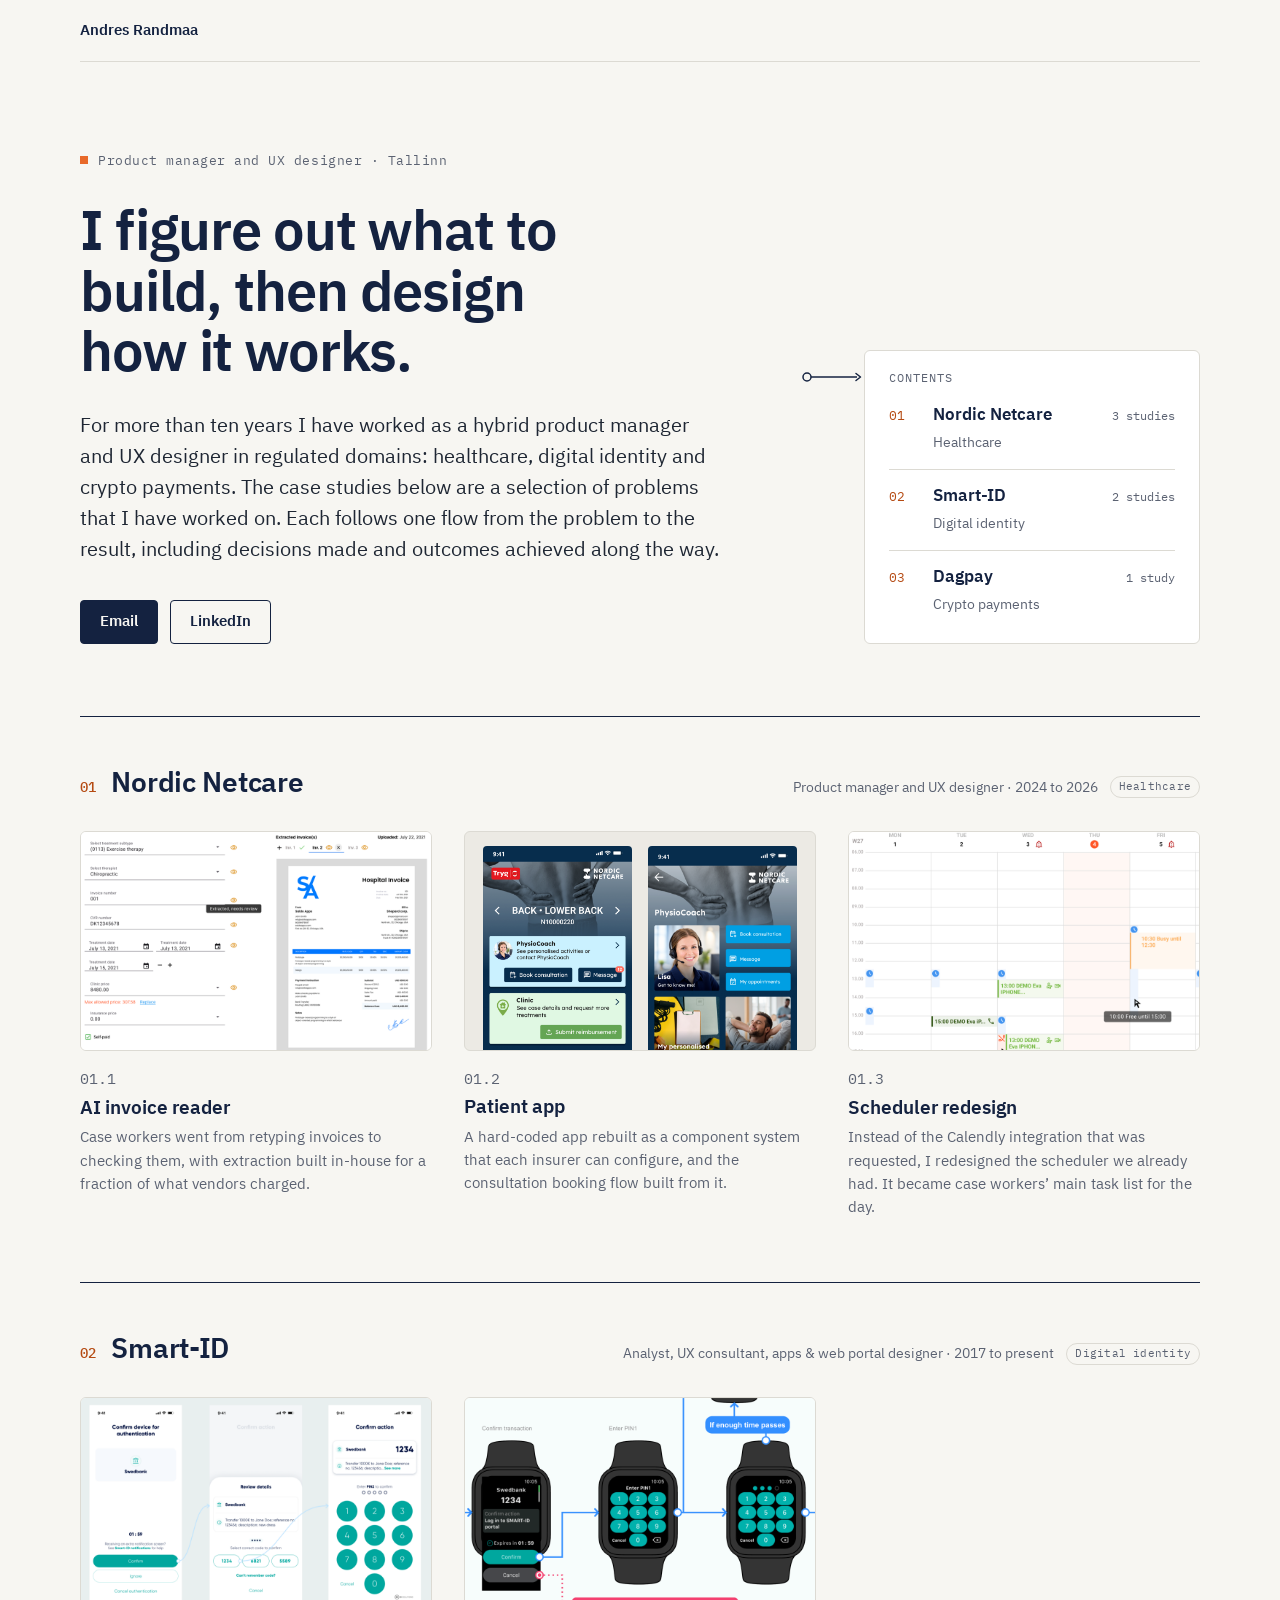
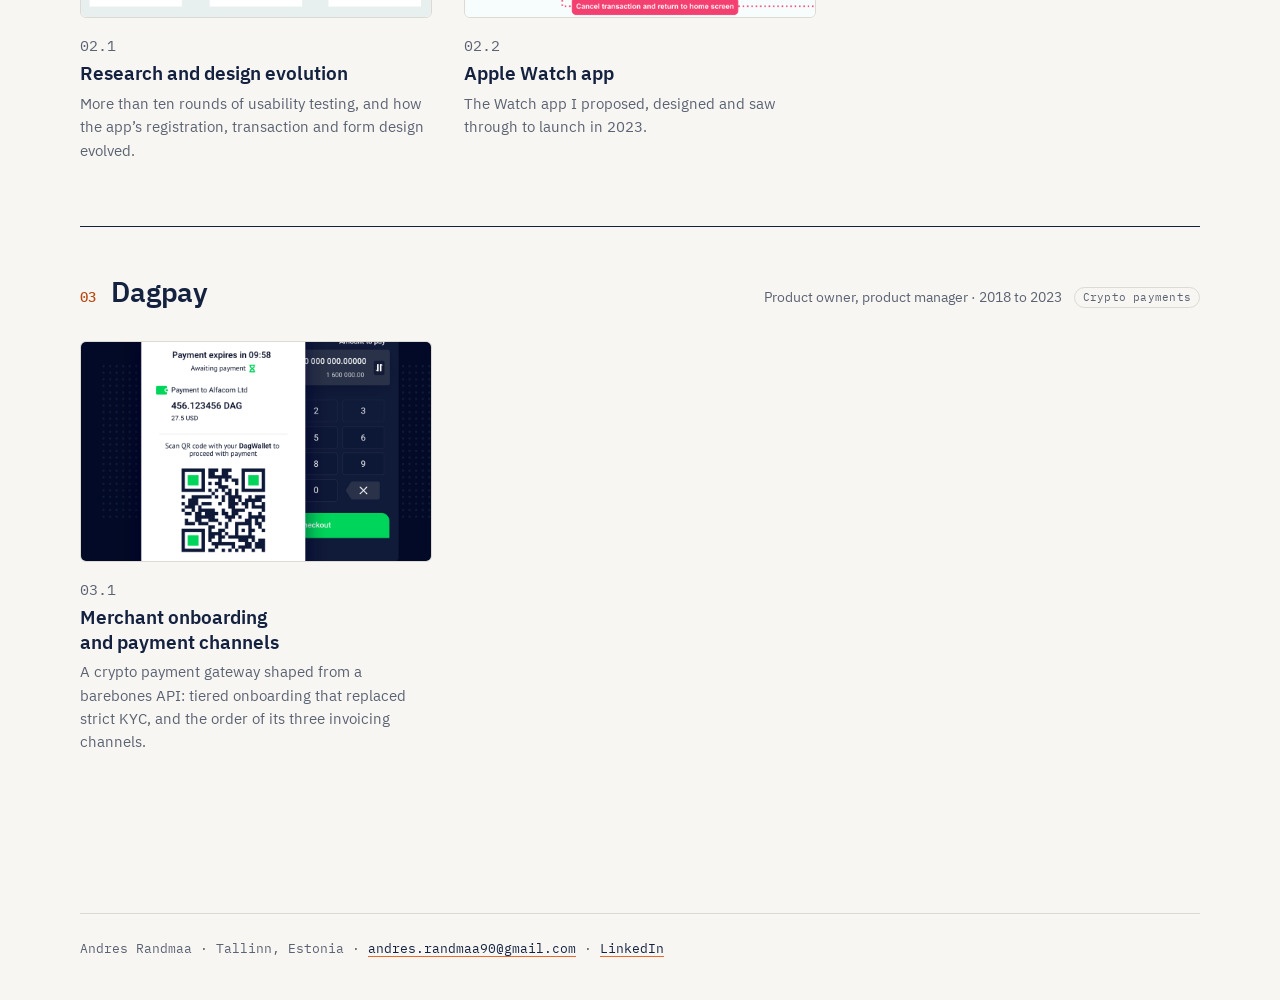
==== commit a4cc7f23: "Publish: lighter images for smoother scrolling Display-size copies of oversized screenshots, async d" ====
--- a/index.html
+++ b/index.html
@@ -44,19 +44,19 @@
           <div>
             <ul class="studies">
               <li>
-                <a class="study-thumb" href="nordic-netcare.html" tabindex="-1" aria-hidden="true"><img src="assets/nnc/thumb.png" width="960" height="600" alt="" loading="lazy"></a>
+                <a class="study-thumb" href="nordic-netcare.html" tabindex="-1" aria-hidden="true"><img src="assets/nnc/thumb.png" width="960" height="600" alt="" decoding="async"></a>
                 <p class="study-num">01.1</p>
                 <h3><a href="nordic-netcare.html">AI invoice reader</a></h3>
                 <p>Case workers went from retyping invoices to checking them, with extraction built in-house for a fraction of what vendors charged.</p>
               </li>
               <li>
-                <a class="study-thumb study-thumb-pair" href="nordic-netcare-app.html" tabindex="-1" aria-hidden="true"><img src="assets/nnc-app/home-top.png" width="750" height="2126" alt="" loading="lazy"><img src="assets/nnc-app/physiocoach-top.png" width="750" height="2126" alt="" loading="lazy"></a>
+                <a class="study-thumb study-thumb-pair" href="nordic-netcare-app.html" tabindex="-1" aria-hidden="true"><img src="assets/nnc-app/home-top-display.png" width="750" height="2126" alt="" decoding="async"><img src="assets/nnc-app/physiocoach-top-display.png" width="750" height="2126" alt="" decoding="async"></a>
                 <p class="study-num">01.2</p>
                 <h3><a href="nordic-netcare-app.html">Patient app</a></h3>
                 <p>A hard-coded app rebuilt as a component system that each insurer can configure, and the consultation booking flow built from it.</p>
               </li>
               <li>
-                <a class="study-thumb" href="nordic-netcare-scheduler.html" tabindex="-1" aria-hidden="true"><img src="assets/nnc/thumb-scheduler.png" width="960" height="600" alt="" loading="lazy"></a>
+                <a class="study-thumb" href="nordic-netcare-scheduler.html" tabindex="-1" aria-hidden="true"><img src="assets/nnc/thumb-scheduler.png" width="960" height="600" alt="" decoding="async"></a>
                 <p class="study-num">01.3</p>
                 <h3><a href="nordic-netcare-scheduler.html">Scheduler redesign</a></h3>
                 <p>Instead of the Calendly integration that was requested, I redesigned the scheduler we already had. It became case workers’ main task list for the day.</p>
@@ -72,13 +72,13 @@
           <div>
             <ul class="studies">
               <li>
-                <a class="study-thumb" href="smart-id-redesign.html" tabindex="-1" aria-hidden="true"><img src="assets/smart-id/thumb-redesign.png" width="960" height="600" alt="" loading="lazy"></a>
+                <a class="study-thumb" href="smart-id-redesign.html" tabindex="-1" aria-hidden="true"><img src="assets/smart-id/thumb-redesign.png" width="960" height="600" alt="" decoding="async"></a>
                 <p class="study-num">02.1</p>
                 <h3><a href="smart-id-redesign.html">Research and design evolution</a></h3>
                 <p>More than ten rounds of usability testing, and how the app’s registration, transaction and form design evolved.</p>
               </li>
               <li>
-                <a class="study-thumb" href="smart-id.html" tabindex="-1" aria-hidden="true"><img src="assets/smart-id/thumb-watch.png" width="960" height="600" alt="" loading="lazy"></a>
+                <a class="study-thumb" href="smart-id.html" tabindex="-1" aria-hidden="true"><img src="assets/smart-id/thumb-watch.png" width="960" height="600" alt="" decoding="async"></a>
                 <p class="study-num">02.2</p>
                 <h3><a href="smart-id.html">Apple Watch app</a></h3>
                 <p>The Watch app I proposed, designed and saw through to launch in 2023.</p>
@@ -94,7 +94,7 @@
           <div>
             <ul class="studies">
               <li>
-                <a class="study-thumb" href="dagpay.html" tabindex="-1" aria-hidden="true"><img src="assets/dagpay/thumb.png" width="960" height="600" alt="" loading="lazy"></a>
+                <a class="study-thumb" href="dagpay.html" tabindex="-1" aria-hidden="true"><img src="assets/dagpay/thumb.png" width="960" height="600" alt="" loading="lazy" decoding="async"></a>
                 <p class="study-num">03.1</p>
                 <h3><a href="dagpay.html">Merchant onboarding and payment channels</a></h3>
                 <p>A crypto payment gateway shaped from a barebones API: tiered onboarding that replaced strict KYC, and the order of its three invoicing channels.</p>
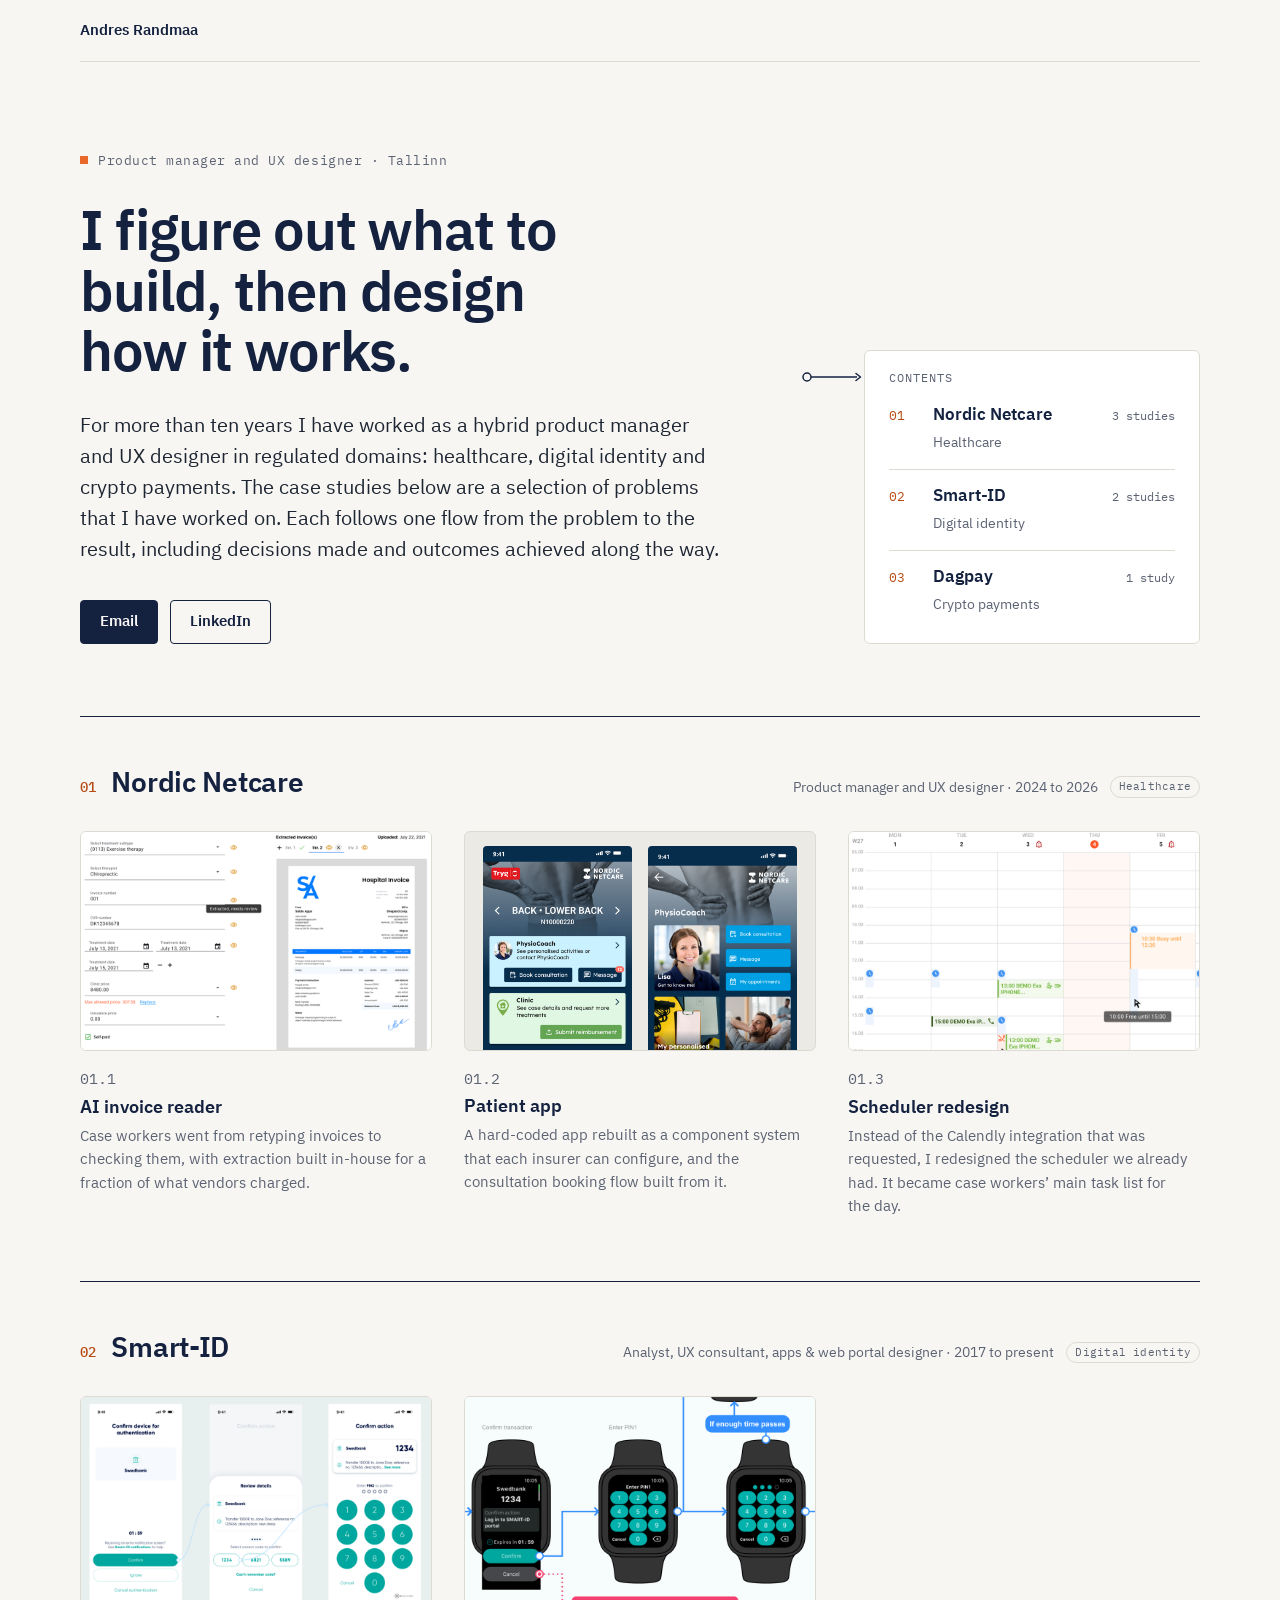
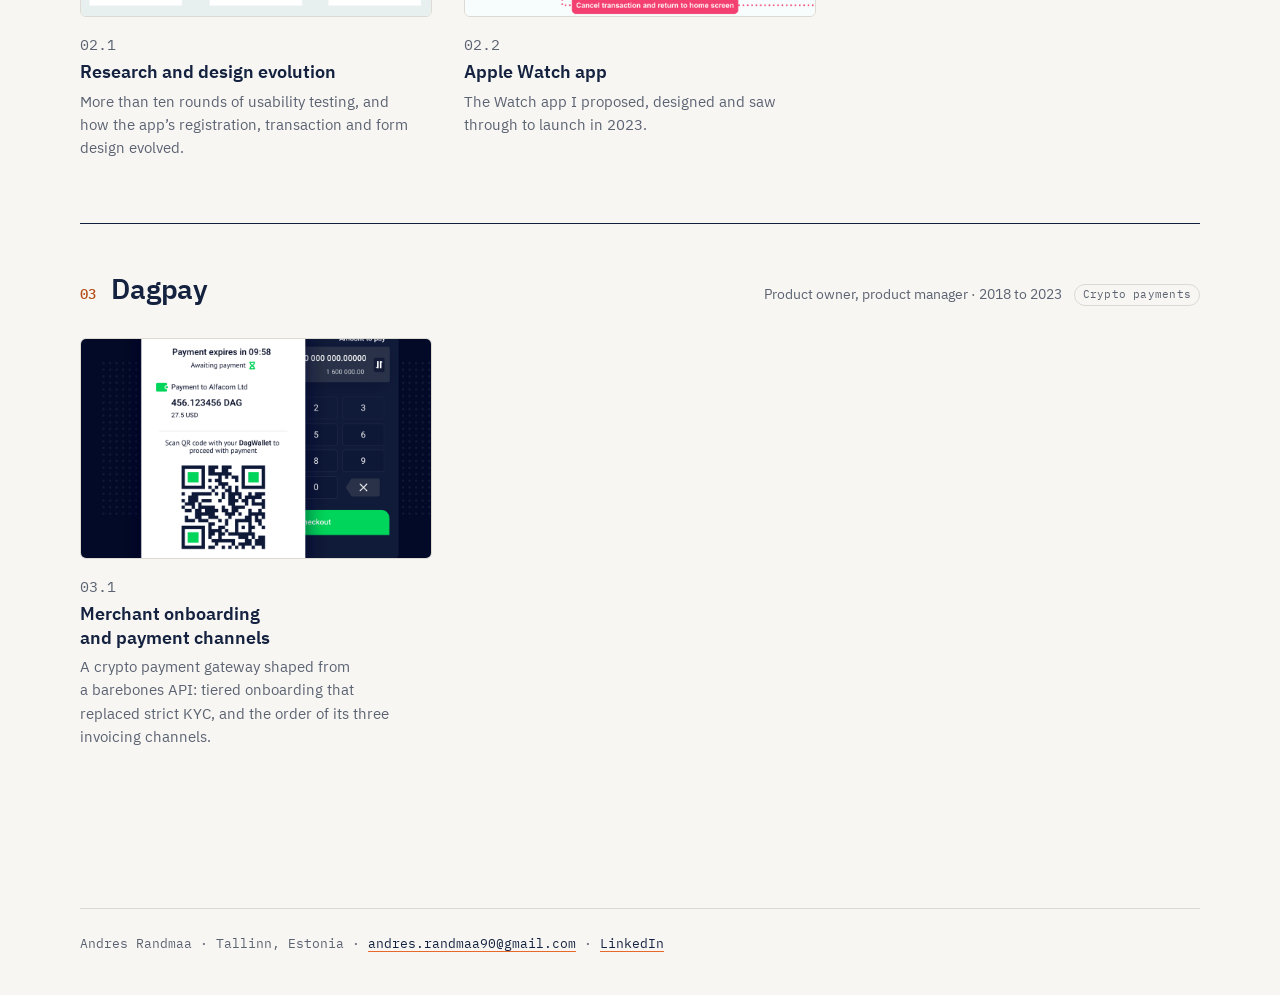
==== commit ca402fe8: "Publish: typography and polish pass 72-character reading measure, type role tokens, font preloads, r" ====
--- a/index.html
+++ b/index.html
@@ -6,8 +6,20 @@
   <meta name="robots" content="noindex, nofollow">
   <title>Andres Randmaa · Product manager and UX designer</title>
   <meta name="description" content="Andres Randmaa is a hybrid product manager and UX designer based in Tallinn, working in healthcare, digital identity and crypto payments.">
+  <meta property="og:type" content="website">
+  <meta property="og:site_name" content="Andres Randmaa">
+  <meta property="og:url" content="https://andresrandmaa.github.io/">
+  <meta property="og:title" content="Andres Randmaa · Product manager and UX designer">
+  <meta property="og:description" content="Andres Randmaa is a hybrid product manager and UX designer based in Tallinn, working in healthcare, digital identity and crypto payments.">
+  <meta property="og:image" content="https://andresrandmaa.github.io/assets/og-image.png">
+  <meta property="og:image:width" content="1200">
+  <meta property="og:image:height" content="630">
+  <meta property="og:image:alt" content="Andres Randmaa, product manager and UX designer: healthcare, digital identity, crypto payments">
+  <meta name="twitter:card" content="summary_large_image">
   <link rel="icon" href="favicon.svg" type="image/svg+xml">
   <link rel="stylesheet" href="styles.css">
+  <link rel="preload" href="assets/fonts/ibm-plex-sans-latin-400.woff2" as="font" type="font/woff2" crossorigin>
+  <link rel="preload" href="assets/fonts/ibm-plex-sans-latin-600.woff2" as="font" type="font/woff2" crossorigin>
   <script src="site.js" defer></script>
 </head>
 <body>
--- a/styles.css
+++ b/styles.css
@@ -55,7 +55,22 @@
   --font: "IBM Plex Sans", -apple-system, BlinkMacSystemFont, "Segoe UI", "Helvetica Neue", sans-serif;
   --mono: "IBM Plex Mono", ui-monospace, "SF Mono", Menlo, Consolas, monospace;
 
-  --measure: 42rem;
+  /* Type roles. Sizes step by role, not by element; the body sets the
+     reading measure, about 72 characters of Plex Sans per line. */
+  --fs-display: clamp(2.25rem, 1.5rem + 2.8vw, 3.5rem);
+  --fs-company: 1.75rem;
+  --fs-headline: 1.5rem;
+  --fs-section: 1.375rem;   /* section titles in the narrow sticky column */
+  --fs-lede: clamp(1.125rem, 1.05rem + 0.35vw, 1.25rem);
+  --fs-title: 1.125rem;
+  --fs-body: 1.0625rem;
+  --fs-small: 0.9375rem;    /* panels, flows, facts, card text */
+  --fs-caption: 0.875rem;   /* captions, meta, sources */
+  --fs-mono: 0.8125rem;     /* eyebrows, numbers, nav, footer */
+  --fs-label: 0.75rem;      /* uppercase mono labels */
+  --fs-pill: 0.6875rem;
+
+  --measure: 35rem;
   --wide: 70rem;
   --gutter: 2rem;
   --radius: 6px;
@@ -119,10 +134,19 @@
   background: var(--bg);
   color: var(--text);
   font-family: var(--font);
-  font-size: 1.0625rem;
+  font-size: var(--fs-body);
   line-height: 1.65;
   text-rendering: optimizeLegibility;
   -webkit-font-smoothing: antialiased;
+}
+
+/* Light text on dark paper reads thinner: a touch more tracking and
+   leading keeps the body as even as it is in light mode. */
+@media (prefers-color-scheme: dark) {
+  body {
+    letter-spacing: 0.01em;
+    line-height: 1.7;
+  }
 }
 
 strong,
@@ -200,7 +224,7 @@
 }
 
 .site-name {
-  font-size: 0.9375rem;
+  font-size: var(--fs-small);
   font-weight: 600;
 }
 
@@ -217,7 +241,7 @@
   padding: 0;
   list-style: none;
   font-family: var(--mono);
-  font-size: 0.8125rem;
+  font-size: var(--fs-mono);
 }
 
 .site-nav [aria-current="page"] {
@@ -238,7 +262,7 @@
   padding: 1.5rem 0 2.5rem;
   color: var(--muted);
   font-family: var(--mono);
-  font-size: 0.8125rem;
+  font-size: var(--fs-mono);
 }
 
 .site-footer p {
@@ -258,7 +282,7 @@
 }
 
 h1 {
-  font-size: clamp(2.25rem, 1.5rem + 2.8vw, 3.5rem);
+  font-size: var(--fs-display);
   font-weight: 600;
   line-height: 1.08;
   letter-spacing: -0.02em;
@@ -266,14 +290,14 @@
 }
 
 h2 {
-  font-size: 1.5rem;
+  font-size: var(--fs-headline);
   font-weight: 600;
   letter-spacing: -0.01em;
   margin-top: 5rem;
 }
 
 h3 {
-  font-size: 1.125rem;
+  font-size: var(--fs-title);
   font-weight: 600;
   margin-top: 2.5rem;
 }
@@ -282,6 +306,13 @@
 ul,
 ol {
   margin: 1rem 0 0;
+}
+
+p,
+li,
+dd,
+figcaption {
+  text-wrap: pretty;
 }
 
 .screens + .prose,
@@ -301,7 +332,7 @@
   margin: 0 0 1.75rem;
   color: var(--muted);
   font-family: var(--mono);
-  font-size: 0.8125rem;
+  font-size: var(--fs-mono);
   letter-spacing: 0.04em;
 }
 
@@ -315,7 +346,7 @@
 
 .lede {
   margin-top: 1.75rem;
-  font-size: clamp(1.125rem, 1.05rem + 0.35vw, 1.25rem);
+  font-size: var(--fs-lede);
   line-height: 1.55;
   max-width: 40rem;
 }
@@ -325,14 +356,14 @@
   margin-bottom: 0.5rem;
   color: var(--accent-text);
   font-family: var(--mono);
-  font-size: 0.8125rem;
+  font-size: var(--fs-mono);
   font-weight: 500;
   letter-spacing: 0;
 }
 
 .source {
   color: var(--muted);
-  font-size: 0.875rem;
+  font-size: var(--fs-caption);
 }
 
 /* Small mono label in a box: Before, After, a domain. */
@@ -340,9 +371,9 @@
   display: inline-block;
   padding: 0.0625rem 0.5rem;
   border: 1px solid currentColor;
-  border-radius: 3px;
-  font-family: var(--mono);
-  font-size: 0.6875rem;
+  border-radius: 4px;
+  font-family: var(--mono);
+  font-size: var(--fs-pill);
   font-weight: 500;
   letter-spacing: 0.08em;
   line-height: 1.6;
@@ -411,7 +442,7 @@
   min-height: 2.75rem;
   padding: 0 1.25rem;
   color: var(--ink);
-  font-size: 0.9375rem;
+  font-size: var(--fs-small);
   font-weight: 600;
   text-decoration: none;
 }
@@ -464,7 +495,7 @@
   margin: 0.75rem 0 0.25rem;
   color: var(--muted);
   font-family: var(--mono);
-  font-size: 0.75rem;
+  font-size: var(--fs-label);
   font-weight: 400;
   letter-spacing: 0.08em;
   text-transform: uppercase;
@@ -498,7 +529,7 @@
 .contents .num {
   color: var(--accent-text);
   font-family: var(--mono);
-  font-size: 0.8125rem;
+  font-size: var(--fs-mono);
 }
 
 .contents strong {
@@ -509,13 +540,13 @@
 
 .contents .domain {
   color: var(--muted);
-  font-size: 0.875rem;
+  font-size: var(--fs-caption);
 }
 
 .contents .count {
   color: var(--muted);
   font-family: var(--mono);
-  font-size: 0.75rem;
+  font-size: var(--fs-label);
 }
 
 /* Case study intro: title and intro on the left, the problem, decision and
@@ -559,7 +590,7 @@
   gap: 0.5rem;
   color: var(--muted);
   font-family: var(--mono);
-  font-size: 0.75rem;
+  font-size: var(--fs-label);
   letter-spacing: 0.08em;
   text-transform: uppercase;
 }
@@ -567,7 +598,7 @@
 .facts dd {
   margin: 0.375rem 0 0;
   color: var(--ink);
-  font-size: 0.9375rem;
+  font-size: var(--fs-small);
   line-height: 1.5;
 }
 
@@ -595,7 +626,7 @@
   margin: 0.375rem 0 0;
   max-width: 28rem;
   color: var(--muted);
-  font-size: 0.875rem;
+  font-size: var(--fs-caption);
   line-height: 1.5;
 }
 
@@ -629,7 +660,7 @@
   top: 5.5rem;
   margin: 0;
   padding-left: 1.75rem;
-  font-size: 1.375rem;
+  font-size: var(--fs-section);
 }
 
 /* The journey rail: a line down the left column joining the sections, with
@@ -694,7 +725,7 @@
     position: static;
     margin-bottom: 1.25rem;
     padding-left: 0;
-    font-size: 1.5rem;
+    font-size: var(--fs-headline);
   }
 
   main > section > h2 .step::before {
@@ -723,13 +754,13 @@
   align-items: center;
   gap: 0.625rem;
   margin-top: 0;
-  font-size: 1rem;
+  font-size: var(--fs-body);
 }
 
 .panel ul {
   padding: 0;
   list-style: none;
-  font-size: 0.9375rem;
+  font-size: var(--fs-small);
 }
 
 .panel li {
@@ -813,7 +844,7 @@
   counter-increment: flow;
   padding-top: 0.75rem;
   border-top: 1px solid var(--ink);
-  font-size: 0.9375rem;
+  font-size: var(--fs-small);
   line-height: 1.5;
 }
 
@@ -826,7 +857,7 @@
   content: counter(flow, decimal-leading-zero) " ";
   color: var(--accent-text);
   font-family: var(--mono);
-  font-size: 0.8125rem;
+  font-size: var(--fs-mono);
   font-weight: 500;
 }
 
@@ -839,7 +870,7 @@
 figcaption {
   margin-top: 0.875rem;
   color: var(--muted);
-  font-size: 0.875rem;
+  font-size: var(--fs-caption);
   line-height: 1.5;
   max-width: var(--measure);
 }
@@ -855,7 +886,7 @@
   background: var(--ink);
   color: var(--bg);
   font-family: var(--mono);
-  font-size: 0.6875rem;
+  font-size: var(--fs-pill);
   font-weight: 500;
   letter-spacing: 0.08em;
   line-height: 1.6;
@@ -875,6 +906,9 @@
   display: block;
   max-width: 100%;
   height: auto;
+  color: var(--muted);
+  font-size: var(--fs-caption);
+  line-height: 1.5;
 }
 
 /* Diagrams exported on a light canvas keep that canvas in dark mode. */
@@ -890,6 +924,7 @@
 a.zoom {
   display: block;
   cursor: zoom-in;
+  text-decoration: none;
 }
 
 a.zoom img {
@@ -904,12 +939,13 @@
   margin-top: 1rem;
 }
 
-/* Desktop screenshots */
+/* Desktop screenshots. Some exports have transparent edges; they were made
+   on a light canvas, so they keep it in dark mode instead of a navy frame. */
 .shot {
   width: 100%;
   border: 1px solid var(--line);
   border-radius: var(--radius);
-  background: var(--surface);
+  background: #fff;
 }
 
 /* Numbered markers placed over a screenshot, matched by a numbered list. */
@@ -929,14 +965,20 @@
   color: var(--on-accent);
   box-shadow: 0 0 0 3px var(--surface);
   font-family: var(--mono);
-  font-size: 0.8125rem;
+  font-size: var(--fs-mono);
   font-weight: 500;
   line-height: 1;
 }
 
+/* The list is a grid of short notes, not running text, so the prose block
+   holding it may use the full content column. */
+.prose:has(> .details) {
+  max-width: none;
+}
+
 .details {
   display: grid;
-  grid-template-columns: repeat(auto-fit, minmax(15rem, 1fr));
+  grid-template-columns: repeat(auto-fit, minmax(min(100%, 20rem), 1fr));
   gap: 1.5rem 2rem;
   margin-top: 1.5rem;
   padding: 1.5rem 0 0;
@@ -953,7 +995,7 @@
   counter-increment: detail;
   position: relative;
   padding-left: 2.375rem;
-  font-size: 0.9375rem;
+  font-size: var(--fs-small);
   line-height: 1.55;
 }
 
@@ -970,7 +1012,7 @@
   background: var(--accent-text);
   color: var(--on-accent);
   font-family: var(--mono);
-  font-size: 0.8125rem;
+  font-size: var(--fs-mono);
   font-weight: 500;
   line-height: 1;
 }
@@ -992,7 +1034,7 @@
   margin: 0 0 1rem;
   color: var(--muted);
   font-family: var(--mono);
-  font-size: 0.75rem;
+  font-size: var(--fs-label);
   font-weight: 400;
   letter-spacing: 0.08em;
   text-transform: uppercase;
@@ -1146,13 +1188,13 @@
   align-items: baseline;
   gap: 1rem;
   margin: 0;
-  font-size: 1.75rem;
+  font-size: var(--fs-company);
 }
 
 .case-num {
   color: var(--accent-text);
   font-family: var(--mono);
-  font-size: 0.875rem;
+  font-size: var(--fs-caption);
   font-weight: 500;
 }
 
@@ -1163,7 +1205,7 @@
   gap: 0.5rem 0.75rem;
   margin: 0;
   color: var(--muted);
-  font-size: 0.875rem;
+  font-size: var(--fs-caption);
 }
 
 .case .role .tag {
@@ -1228,12 +1270,12 @@
   margin: 0 0 0.25rem;
   color: var(--accent-text);
   font-family: var(--mono);
-  font-size: 0.75rem;
+  font-size: var(--fs-label);
 }
 
 .studies h3 {
   margin: 0;
-  font-size: 1.1875rem;
+  font-size: var(--fs-title);
   line-height: 1.3;
 }
 
@@ -1252,7 +1294,7 @@
 .case .studies p {
   margin-top: 0.375rem;
   color: var(--muted);
-  font-size: 0.9375rem;
+  font-size: var(--fs-small);
   line-height: 1.55;
 }
 
@@ -1287,7 +1329,7 @@
   margin-bottom: 0.25rem;
   color: var(--muted);
   font-family: var(--mono);
-  font-size: 0.75rem;
+  font-size: var(--fs-label);
   font-weight: 400;
   letter-spacing: 0.08em;
   text-transform: uppercase;
@@ -1364,7 +1406,7 @@
 .next-home {
   margin-top: 1.5rem;
   font-family: var(--mono);
-  font-size: 0.8125rem;
+  font-size: var(--fs-mono);
 }
 
 @media (max-width: 34rem) {
@@ -1441,7 +1483,7 @@
   background: var(--surface);
   color: var(--ink);
   font-family: var(--mono);
-  font-size: 0.75rem;
+  font-size: var(--fs-label);
   letter-spacing: 0.08em;
   text-transform: uppercase;
   cursor: pointer;
